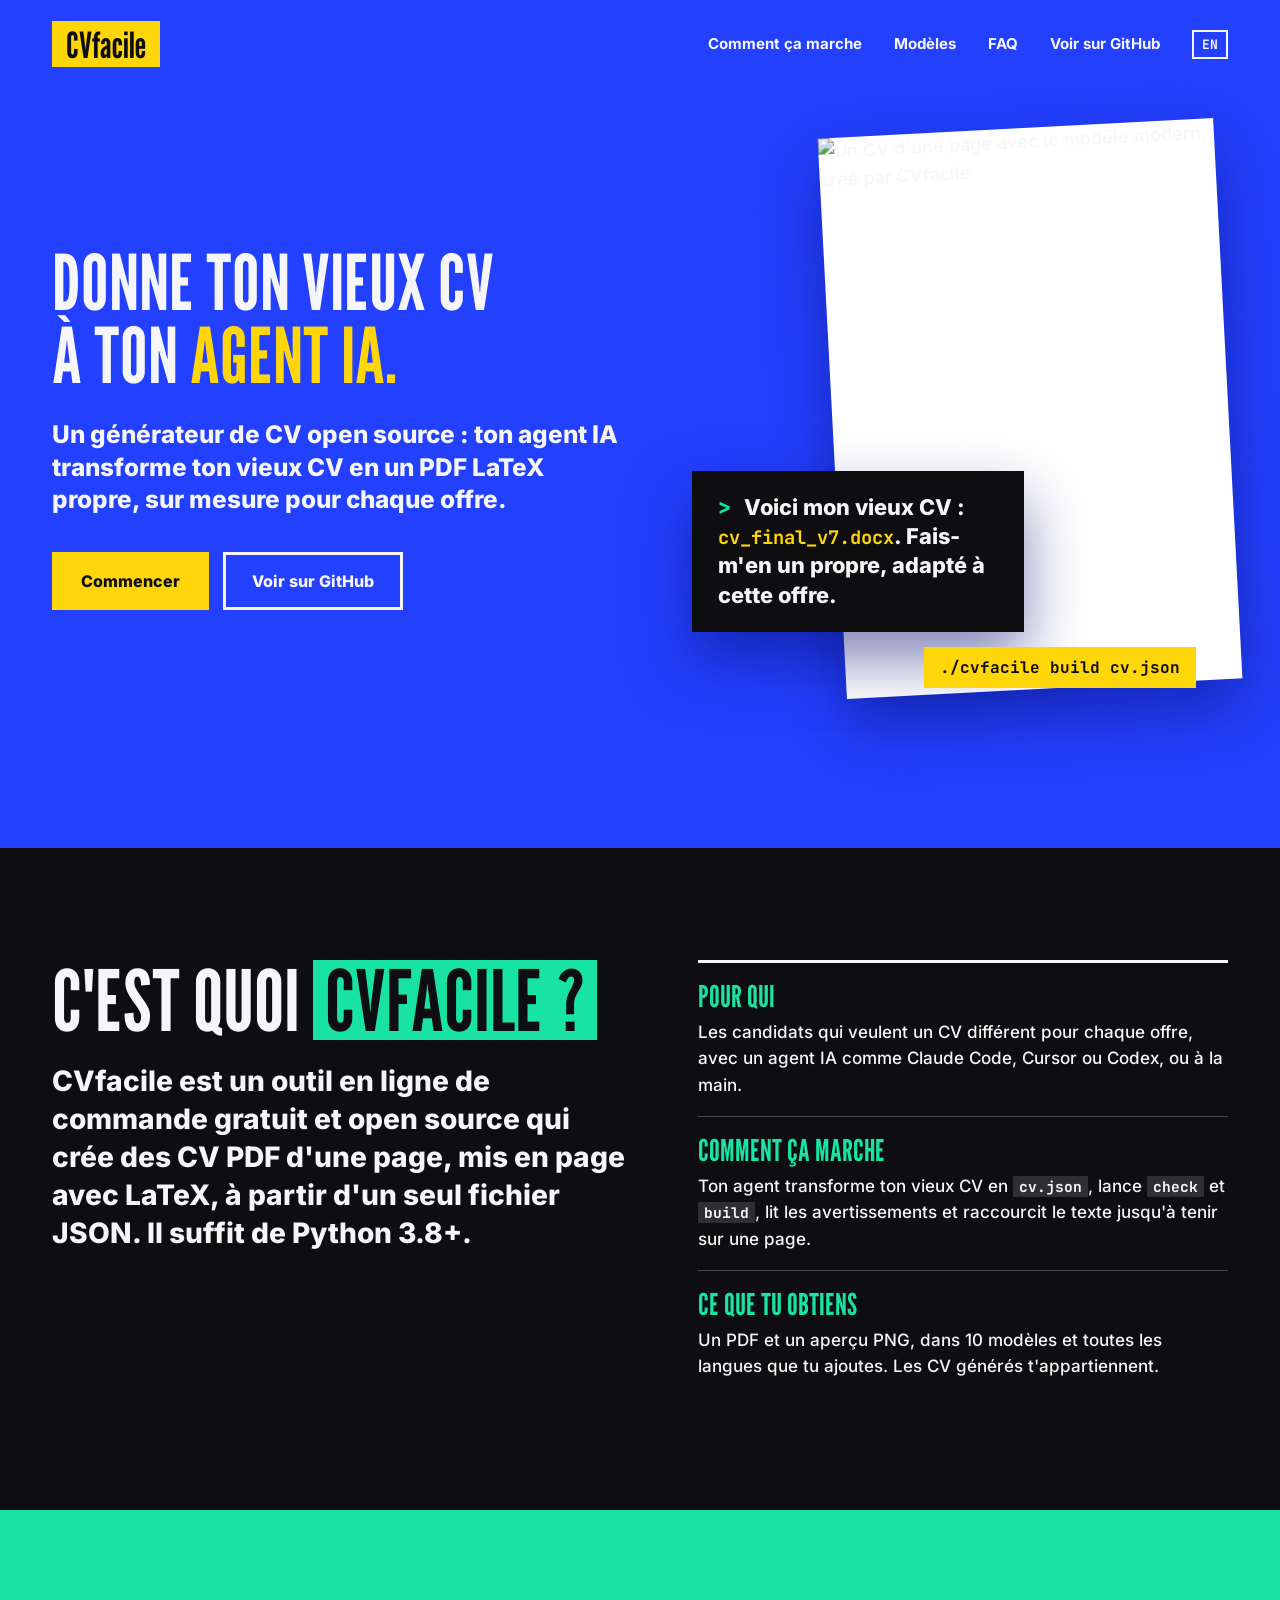
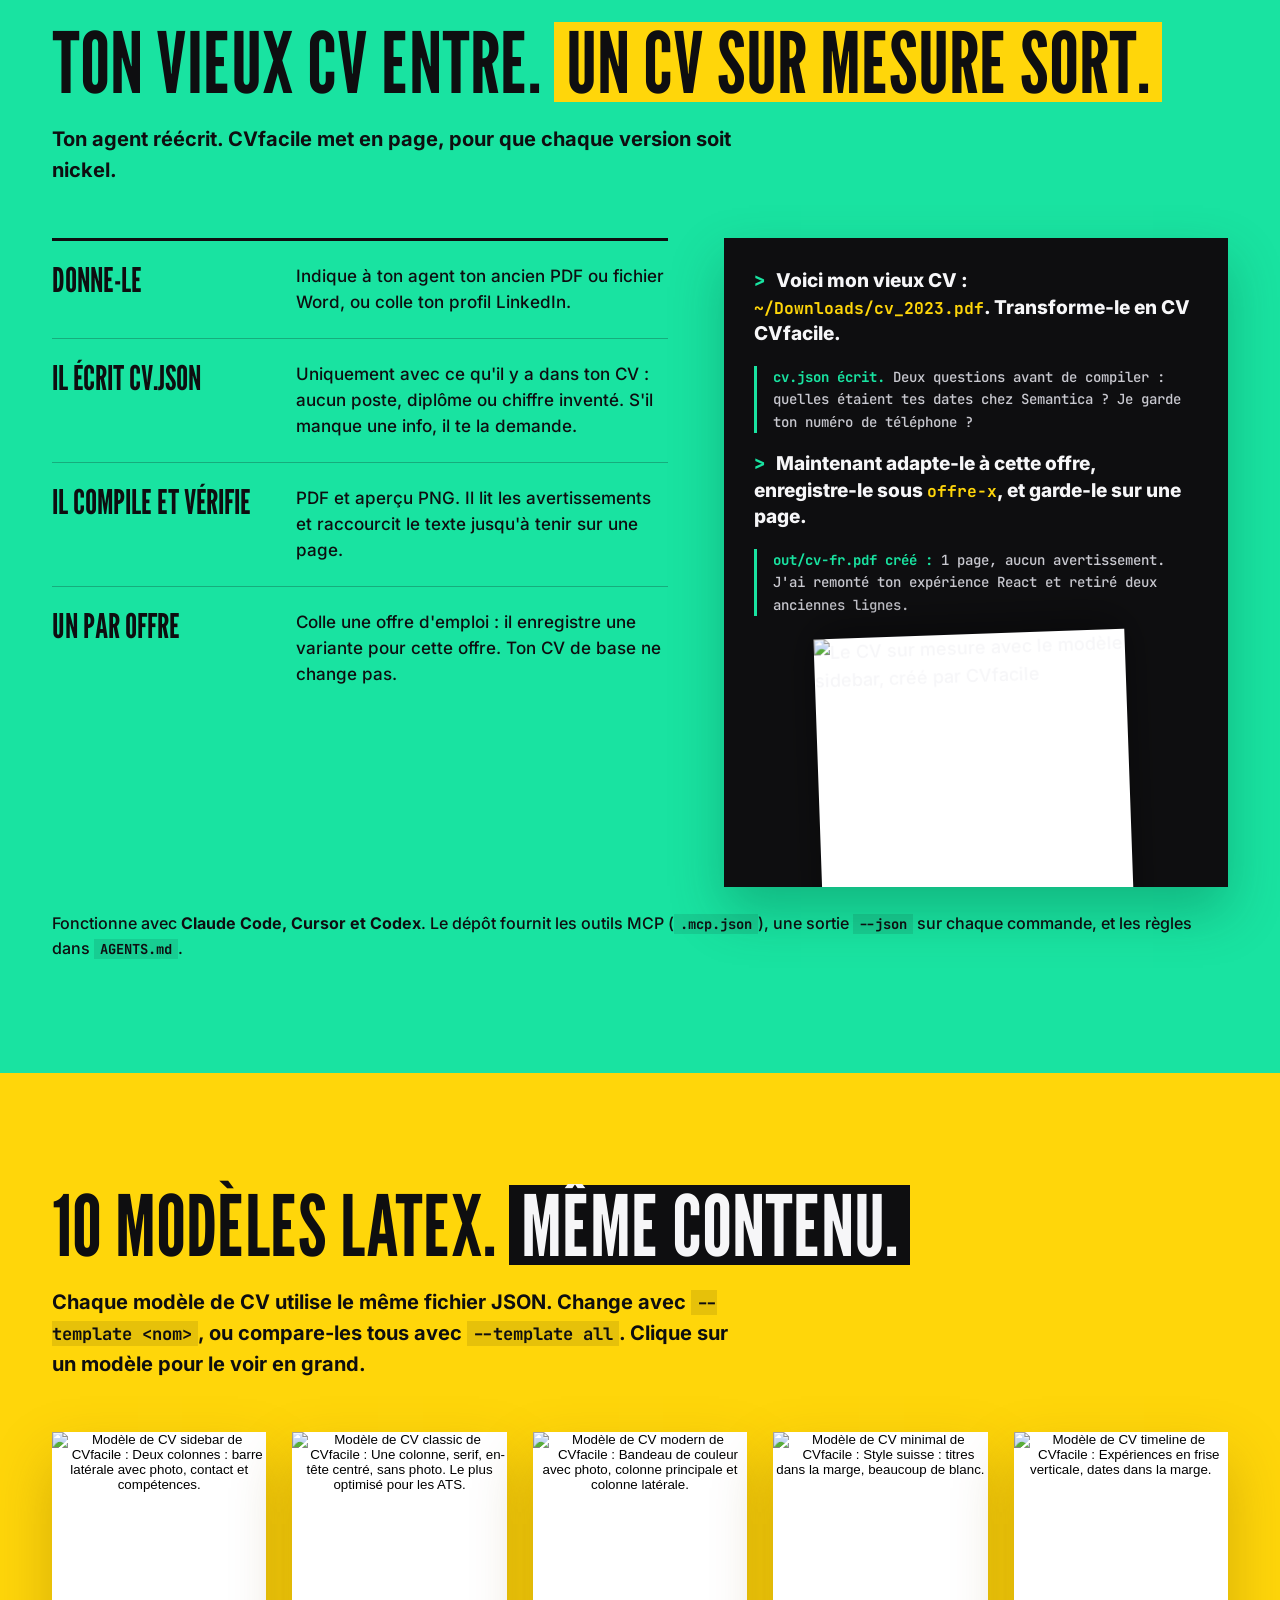
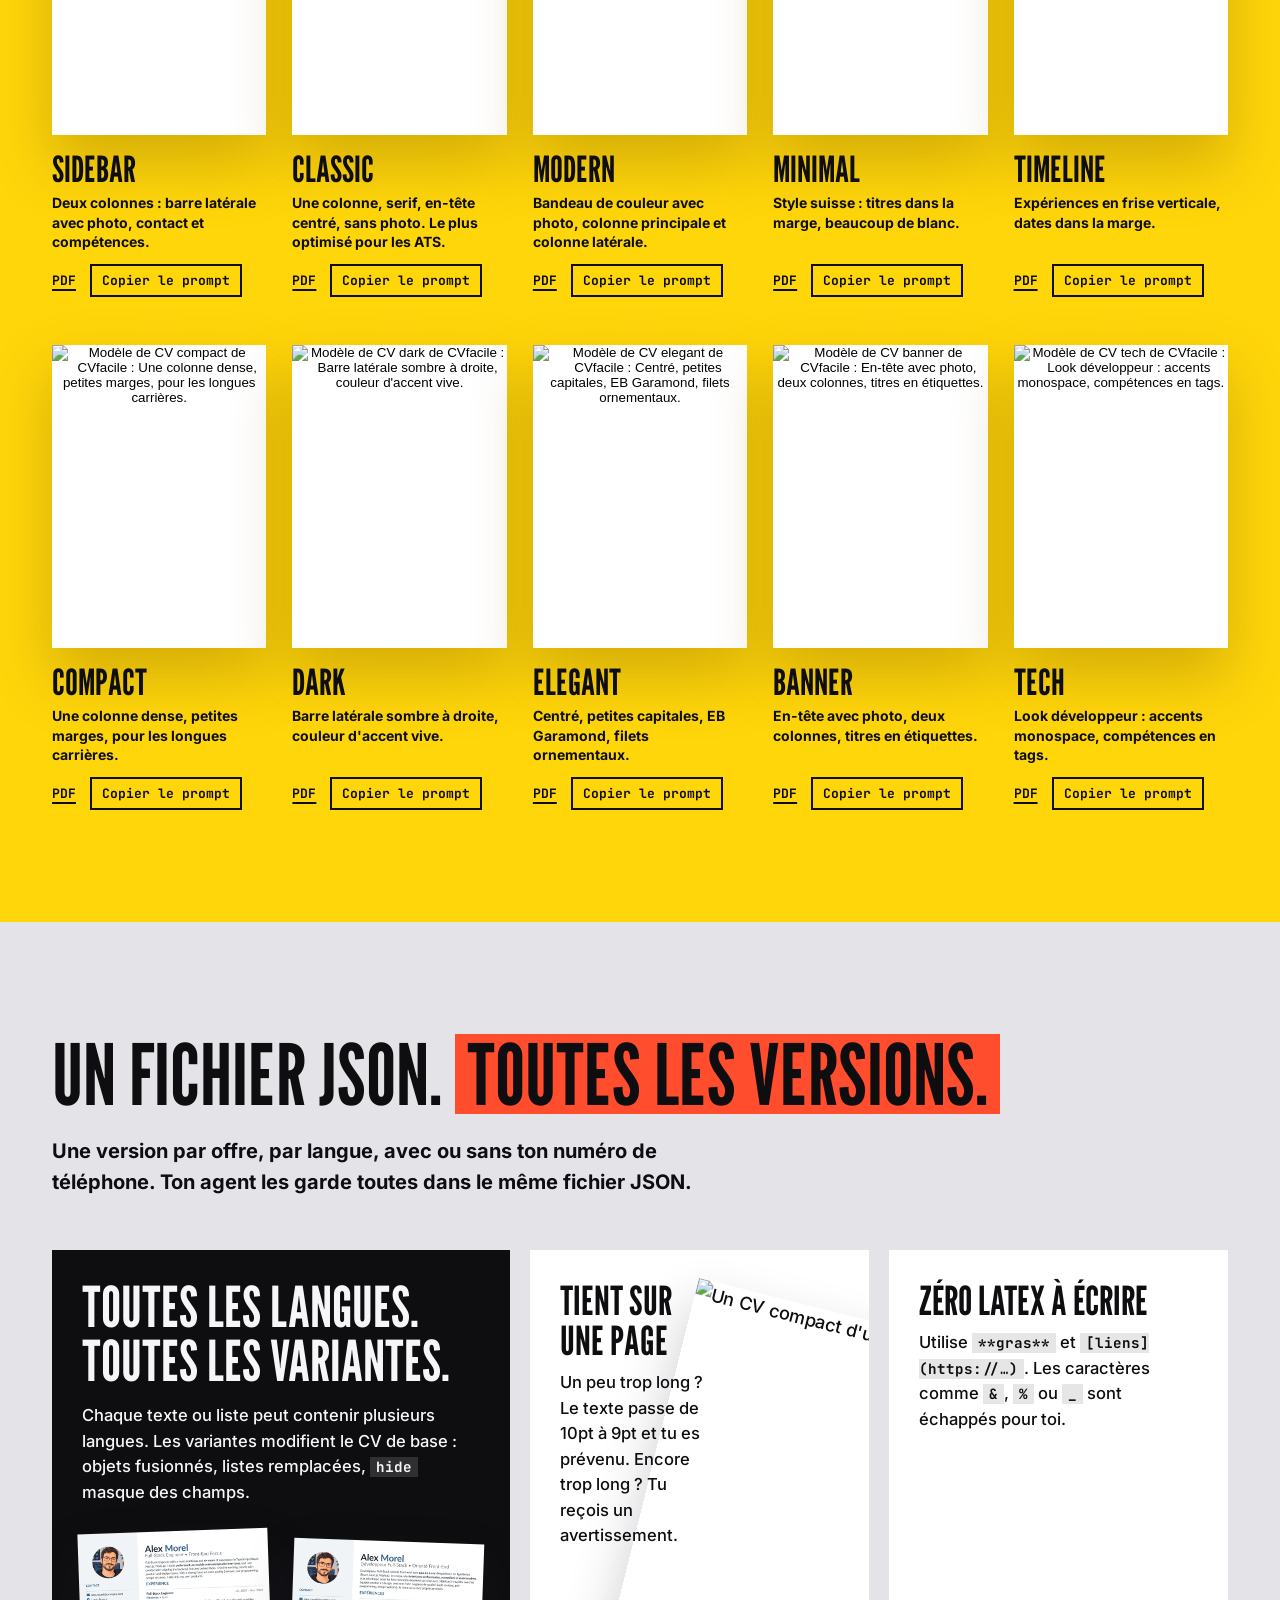
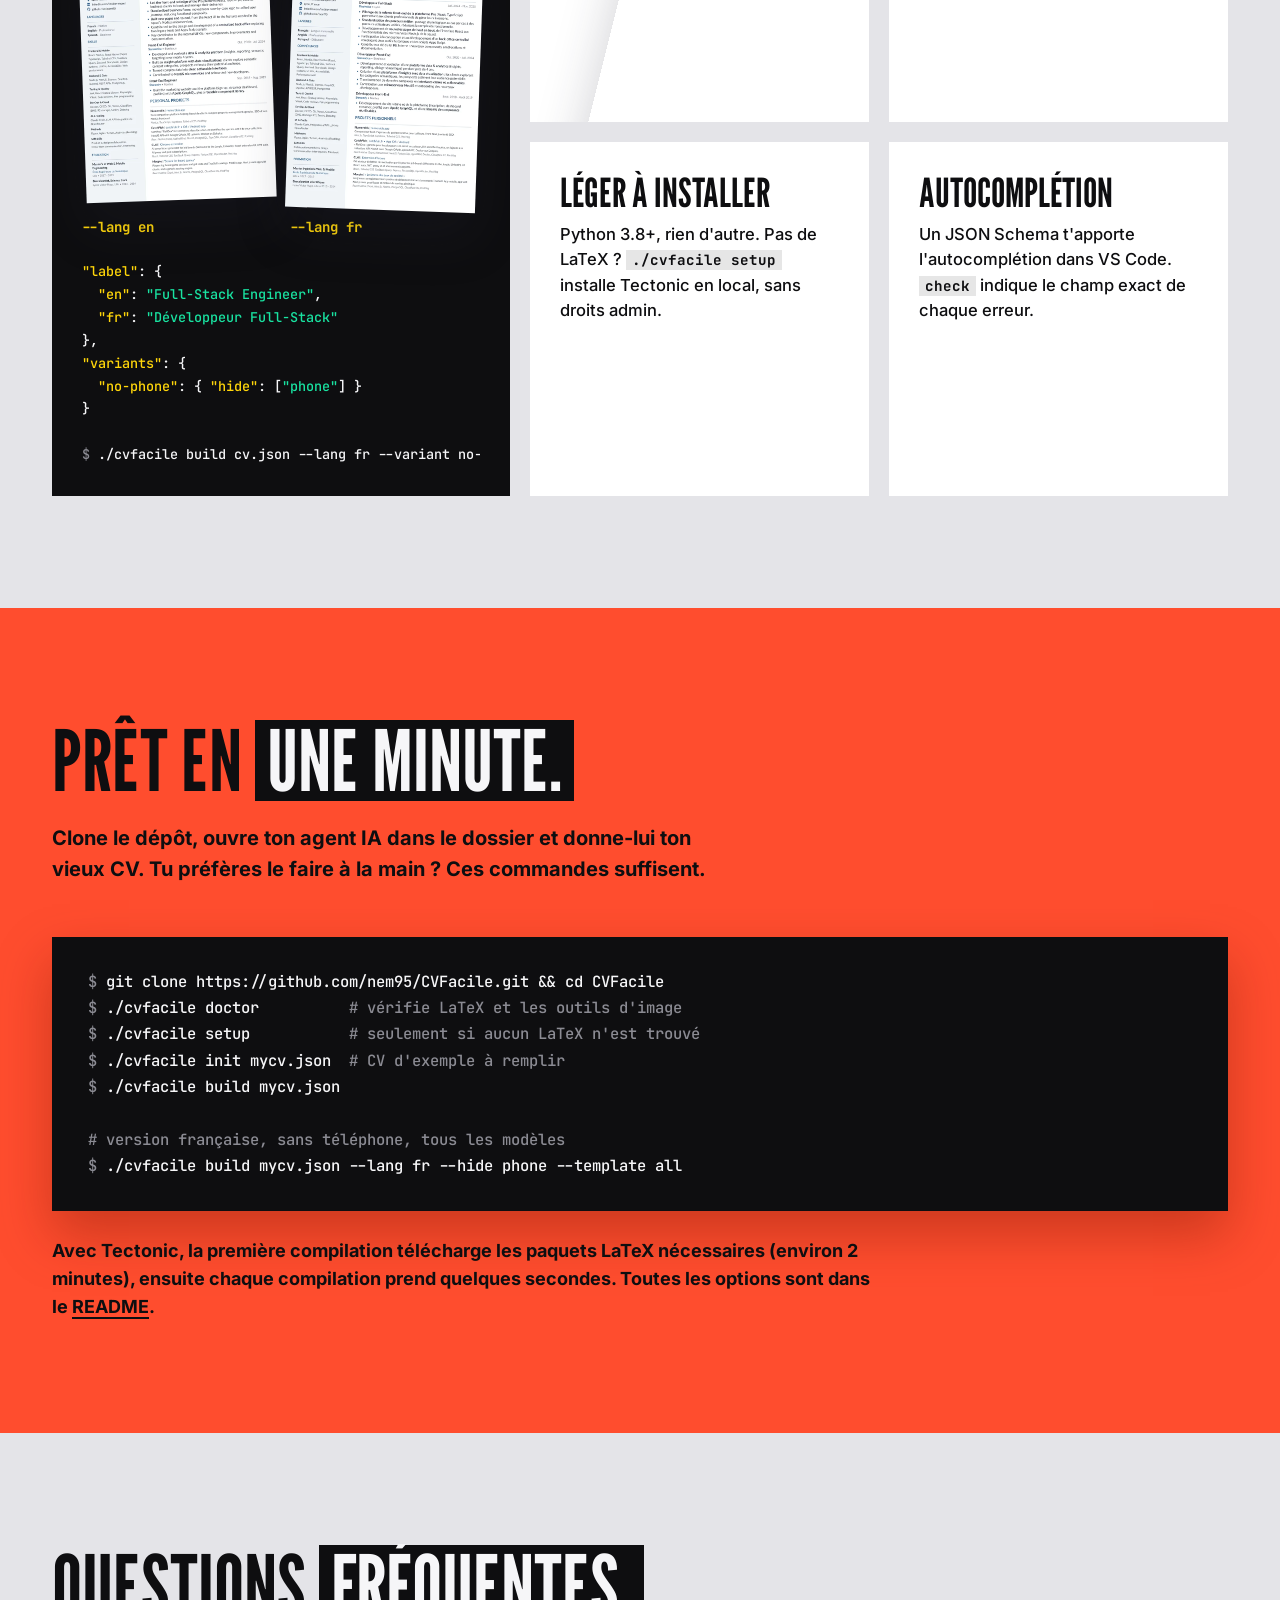
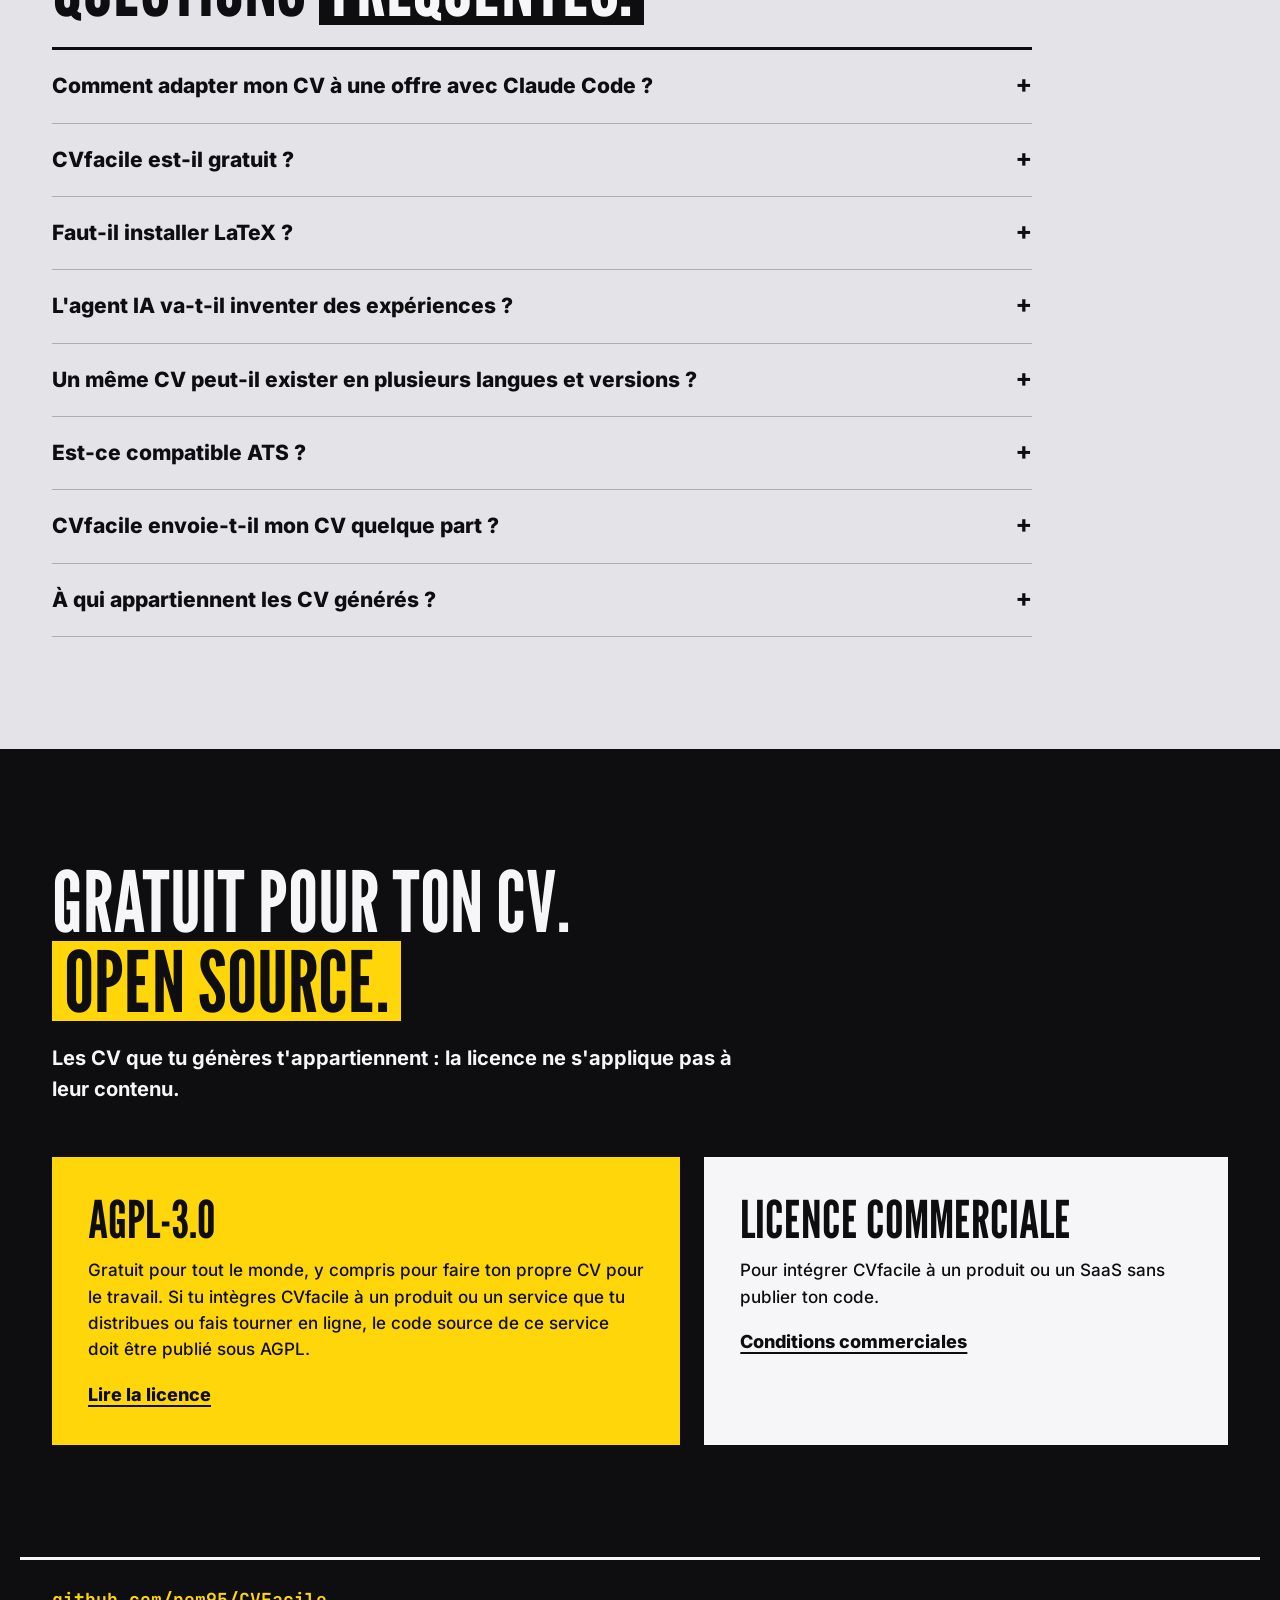
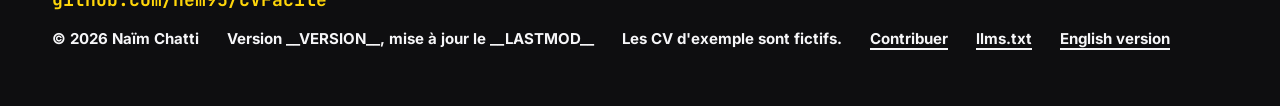
==== docs/fr/index.html @ d2fac3aa "feat(site): add bilingual landing page for github pages" ====
<!DOCTYPE html>
<!-- SPDX-License-Identifier: AGPL-3.0-or-later -->
<html lang="fr">
<head>
<meta charset="utf-8">
<meta name="viewport" content="width=device-width, initial-scale=1">
<title>CVfacile : générateur de CV LaTeX avec ton agent IA</title>
<meta name="description" content="Générateur de CV gratuit et open source : ton agent IA transforme ton vieux CV en un fichier JSON et crée un CV PDF LaTeX d'une page, sur mesure pour chaque offre.">
<link rel="canonical" href="https://nem95.github.io/CVFacile/fr/">
<link rel="alternate" hreflang="en" href="https://nem95.github.io/CVFacile/">
<link rel="alternate" hreflang="fr" href="https://nem95.github.io/CVFacile/fr/">
<link rel="alternate" hreflang="x-default" href="https://nem95.github.io/CVFacile/">
<link rel="alternate" type="text/markdown" title="llms.txt" href="https://nem95.github.io/CVFacile/llms.txt">
<meta property="og:type" content="website">
<meta property="og:site_name" content="CVfacile">
<meta property="og:locale" content="fr_FR">
<meta property="og:url" content="https://nem95.github.io/CVFacile/fr/">
<meta property="og:title" content="CVfacile : donne ton vieux CV à ton agent IA">
<meta property="og:description" content="Générateur de CV gratuit et open source : ton agent IA transforme ton vieux CV en un PDF LaTeX propre, sur mesure pour chaque offre.">
<meta property="og:image" content="https://nem95.github.io/CVFacile/assets/og.png">
<meta property="og:image:width" content="1200">
<meta property="og:image:height" content="630">
<meta property="og:image:alt" content="Donne ton vieux CV à ton agent IA. Un CV PDF LaTeX propre, sur mesure pour chaque offre.">
<meta name="twitter:card" content="summary_large_image">
<meta name="theme-color" content="#2340FF">
<link rel="icon" href="../favicon.svg" type="image/svg+xml">
<link rel="icon" href="../favicon-32.png" type="image/png" sizes="32x32">
<link rel="apple-touch-icon" href="../apple-touch-icon.png">
<link rel="preload" href="../assets/fonts/league-gothic.woff2" as="font" type="font/woff2" crossorigin>
<link rel="preload" href="../assets/fonts/inter.woff2" as="font" type="font/woff2" crossorigin>
<link rel="stylesheet" href="../assets/site.css">
<script>
  // Entrance animations only when the visitor accepts motion.
  if (!matchMedia("(prefers-reduced-motion: reduce)").matches && "IntersectionObserver" in window) {
    document.documentElement.classList.add("motion");
  }
</script>
<script type="application/ld+json">
{
 "@context": "https://schema.org",
 "@graph": [
  {
   "@type": [
    "SoftwareApplication",
    "SoftwareSourceCode"
   ],
   "@id": "https://nem95.github.io/CVFacile/#app",
   "name": "CVfacile",
   "url": "https://nem95.github.io/CVFacile/",
   "inLanguage": [
    "en",
    "fr"
   ],
   "description": "Free, open-source command-line tool that builds one-page PDF résumés (CVs), typeset with LaTeX, from a single JSON file. Made for humans and AI agents (Claude Code, Cursor, Codex): --json output, MCP tools and AGENTS.md instructions.",
   "applicationCategory": "DeveloperApplication",
   "applicationSubCategory": "Résumé / CV generator",
   "operatingSystem": "Any system with Python 3.8+",
   "softwareVersion": "__VERSION__",
   "programmingLanguage": [
    "Python",
    "LaTeX"
   ],
   "runtimePlatform": "Python 3.8+",
   "codeRepository": "https://github.com/nem95/CVFacile",
   "license": "https://www.gnu.org/licenses/agpl-3.0.html",
   "image": "https://nem95.github.io/CVFacile/assets/og.png",
   "screenshot": "https://nem95.github.io/CVFacile/examples/output/modern.png",
   "featureList": [
    "10 LaTeX résumé templates from one JSON file",
    "Translations of any text or list",
    "Variants: merged objects, replaced lists, hidden fields",
    "Fits on one page: text reduced from 10pt to 9pt and reported",
    "--json output on every command",
    "MCP tools: check_cv, build_cv, list_templates, get_schema",
    "JSON Schema for autocompletion",
    "Local Tectonic install without admin rights"
   ],
   "offers": {
    "@type": "Offer",
    "price": "0",
    "priceCurrency": "EUR",
    "description": "Free under AGPL-3.0. A commercial license is available for closed-source products and SaaS."
   },
   "author": {
    "@id": "https://nem95.github.io/CVFacile/#author"
   },
   "copyrightYear": 2026,
   "dateModified": "__LASTMOD__"
  },
  {
   "@type": "Person",
   "@id": "https://nem95.github.io/CVFacile/#author",
   "name": "Naïm Chatti",
   "url": "https://github.com/nem95",
   "sameAs": [
    "https://github.com/nem95"
   ]
  },
  {
   "@type": "FAQPage",
   "@id": "https://nem95.github.io/CVFacile/fr/#faq",
   "inLanguage": "fr",
   "mainEntity": [
    {
     "@type": "Question",
     "name": "Comment adapter mon CV à une offre avec Claude Code ?",
     "acceptedAnswer": {
      "@type": "Answer",
      "text": "Clone le dépôt et ouvre Claude Code (ou Cursor, ou Codex) dans le dossier : .mcp.json donne à l'agent les outils CVfacile. Donne-lui ton vieux CV, puis colle l'offre et demande une variante. Il enregistre les changements sous un nom comme offre-x et crée le PDF."
     }
    },
    {
     "@type": "Question",
     "name": "CVfacile est-il gratuit ?",
     "acceptedAnswer": {
      "@type": "Answer",
      "text": "Oui. CVfacile est gratuit et open source sous licence AGPL-3.0, y compris pour faire ton propre CV pour le travail. Une licence commerciale n'est nécessaire que pour l'intégrer à un produit ou un SaaS sans publier ton code."
     }
    },
    {
     "@type": "Question",
     "name": "Faut-il installer LaTeX ?",
     "acceptedAnswer": {
      "@type": "Answer",
      "text": "Non. ./cvfacile setup installe Tectonic dans ./.bin, sans droits admin. Si pdflatex (TeX Live, MiKTeX) ou l'image Docker texlive/texlive est déjà là, CVfacile l'utilise."
     }
    },
    {
     "@type": "Question",
     "name": "L'agent IA va-t-il inventer des expériences ?",
     "acceptedAnswer": {
      "@type": "Answer",
      "text": "AGENTS.md demande aux agents de n'utiliser que ce que tu as fourni : aucune expérience, aucun diplôme, chiffre ou compétence inventé. S'il manque une info, l'agent te la demande."
     }
    },
    {
     "@type": "Question",
     "name": "Un même CV peut-il exister en plusieurs langues et versions ?",
     "acceptedAnswer": {
      "@type": "Answer",
      "text": "Oui. Chaque texte ou liste peut contenir plusieurs langues, comme {\"en\": \"…\", \"fr\": \"…\"}. Les variantes modifient le CV de base. Crée-en une avec --lang fr --variant offre-x, ou masque des champs avec --hide phone,photo."
     }
    },
    {
     "@type": "Question",
     "name": "Est-ce compatible ATS ?",
     "acceptedAnswer": {
      "@type": "Answer",
      "text": "Oui, les 10 modèles sont compatibles ATS. Le modèle classic est le plus optimisé : une colonne, sans photo. Choisis-le quand tu postules via un logiciel de recrutement (ATS)."
     }
    },
    {
     "@type": "Question",
     "name": "CVfacile envoie-t-il mon CV quelque part ?",
     "acceptedAnswer": {
      "@type": "Answer",
      "text": "Non. CVfacile tourne sur ton ordinateur, sans serveur ni compte. Il ne se connecte qu'à l'installation de Tectonic, qui télécharge ensuite des paquets LaTeX. Le fournisseur de ton agent IA voit ce que tu partages avec l'agent."
     }
    },
    {
     "@type": "Question",
     "name": "À qui appartiennent les CV générés ?",
     "acceptedAnswer": {
      "@type": "Answer",
      "text": "À toi. La licence ne s'applique pas à leur contenu."
     }
    }
   ]
  }
 ]
}
</script>
</head>
<body>

<header class="w-cobalt">
  <div class="wrap">
    <nav>
      <a class="mark" href="./" aria-label="Accueil CVfacile">CVfacile</a>
      <ul>
        <li><a href="#agents">Comment ça marche</a></li>
        <li><a href="#templates">Modèles</a></li>
        <li><a href="#faq">FAQ</a></li>
        <li><a href="https://github.com/nem95/CVFacile"><span class="long">Voir sur </span>GitHub</a></li>
        <li><a class="lang-switch" href="https://nem95.github.io/CVFacile/" hreflang="en" lang="en" aria-label="English version">EN</a></li>
      </ul>
    </nav>

    <div class="hero">
      <div>
        <h1>Donne ton vieux CV<br>à ton <em>agent IA.</em></h1>
        <p class="lede">Un générateur de CV open source : ton agent IA transforme ton vieux CV en un PDF LaTeX propre, sur mesure pour chaque offre.</p>
        <div class="actions">
          <a class="btn solid" href="#start">Commencer</a>
          <a class="btn" href="https://github.com/nem95/CVFacile">Voir sur GitHub</a>
        </div>
      </div>

      <div class="stage">
        <div class="sheet"><img src="../examples/output/thumb/modern-480.webp" srcset="../examples/output/thumb/modern-480.webp 480w, ../examples/output/thumb/modern-910.webp 910w" sizes="(max-width: 1024px) 440px, 420px" width="910" height="1287" alt="Un CV d&#x27;une page avec le modèle modern, créé par CVfacile" fetchpriority="high"></div>
        <p class="prompt hero-prompt">Voici mon vieux CV : <code>cv_final_v7.docx</code>. Fais-m'en un propre, adapté à cette offre.</p>
        <span class="cmd" aria-hidden="true">./cvfacile build cv.json</span>
      </div>
    </div>
  </div>
</header>

<main>
  <!-- Demo video: add docs/demo.mp4, then put this section back.
  <section id="demo" class="w-ink">
    <div class="wrap">
      <div class="reveal">
        <h2>See it in <span class="stamp mint">action.</span></h2>
        <p class="intro">An old CV goes in. Your agent rewrites it, and you get a clean PDF in every template.</p>
      </div>
      <video class="demo reveal" controls muted playsinline preload="metadata" poster="../assets/og.png">
        <source src="../demo.mp4" type="video/mp4">
      </video>
    </div>
  </section>
  -->

  <section id="about" class="w-ink">
    <div class="wrap about">
      <div class="reveal">
        <h2>C'est quoi <span class="stamp mint">CVfacile ?</span></h2>
        <p class="statement">CVfacile est un outil en ligne de commande gratuit et open source qui crée des CV PDF d'une page, mis en page avec LaTeX, à partir d'un seul fichier JSON. Il suffit de Python 3.8+.</p>
      </div>
      <dl class="facts reveal" style="--i:1">
          <div><dt>Pour qui</dt><dd>Les candidats qui veulent un CV différent pour chaque offre, avec un agent IA comme Claude Code, Cursor ou Codex, ou à la main.</dd></div>
          <div><dt>Comment ça marche</dt><dd>Ton agent transforme ton vieux CV en <code>cv.json</code>, lance <code>check</code> et <code>build</code>, lit les avertissements et raccourcit le texte jusqu'à tenir sur une page.</dd></div>
          <div><dt>Ce que tu obtiens</dt><dd>Un PDF et un aperçu PNG, dans 10 modèles et toutes les langues que tu ajoutes. Les CV générés t'appartiennent.</dd></div>
      </dl>
    </div>
  </section>

  <section id="agents" class="w-mint">
    <div class="wrap">
      <div class="reveal">
        <h2>Ton vieux CV entre. <span class="stamp yellow">Un CV sur mesure sort.</span></h2>
        <p class="intro">Ton agent réécrit. CVfacile met en page, pour que chaque version soit nickel.</p>
      </div>
      <div class="split">
        <ol class="how reveal" style="--i:1">
          <li><strong>Donne-le</strong><span>Indique à ton agent ton ancien PDF ou fichier Word, ou colle ton profil LinkedIn.</span></li>
          <li><strong>Il écrit cv.json</strong><span>Uniquement avec ce qu'il y a dans ton CV : aucun poste, diplôme ou chiffre inventé. S'il manque une info, il te la demande.</span></li>
          <li><strong>Il compile et vérifie</strong><span>PDF et aperçu PNG. Il lit les avertissements et raccourcit le texte jusqu'à tenir sur une page.</span></li>
          <li><strong>Un par offre</strong><span>Colle une offre d'emploi : il enregistre une variante pour cette offre. Ton CV de base ne change pas.</span></li>
        </ol>
        <div class="chat reveal" style="--i:2">
          <p class="you">Voici mon vieux CV : <code>~/Downloads/cv_2023.pdf</code>. Transforme-le en CV CVfacile.</p>
          <p class="agent"><b>cv.json écrit.</b> Deux questions avant de compiler : quelles étaient tes dates chez Semantica ? Je garde ton numéro de téléphone ?</p>
          <p class="you">Maintenant adapte-le à cette offre, enregistre-le sous <code>offre-x</code>, et garde-le sur une page.</p>
          <p class="agent"><b>out/cv-fr.pdf créé :</b> 1 page, aucun avertissement. J'ai remonté ton expérience React et retiré deux anciennes lignes.</p>
          <div class="sheet"><img src="../examples/output/thumb/sidebar-480.webp" srcset="../examples/output/thumb/sidebar-480.webp 480w, ../examples/output/thumb/sidebar-910.webp 910w" sizes="(max-width: 1024px) 78vw, 340px" width="910" height="1287" alt="Le CV sur mesure avec le modèle sidebar, créé par CVfacile" loading="lazy"></div>
        </div>
      </div>
      <p class="tools reveal">Fonctionne avec <strong>Claude Code, Cursor et Codex</strong>. Le dépôt fournit les outils MCP (<code>.mcp.json</code>), une sortie <code>--json</code> sur chaque commande, et les règles dans <code>AGENTS.md</code>.</p>
    </div>
  </section>

  <section id="templates" class="w-yellow">
    <div class="wrap">
      <div class="reveal">
        <h2>10 modèles LaTeX. <span class="stamp ink">Même contenu.</span></h2>
        <p class="intro">Chaque modèle de CV utilise le même fichier JSON. Change avec <code>--template &lt;nom&gt;</code>, ou compare-les tous avec <code>--template all</code>. Clique sur un modèle pour le voir en grand.</p>
      </div>
      <div class="gallery">
        <figure class="tpl reveal" style="--i:0" data-name="sidebar" data-full="../examples/output/sidebar.png" data-pdf="../examples/output/sidebar.pdf">
          <button type="button"><img src="../examples/output/thumb/sidebar-480.webp" srcset="../examples/output/thumb/sidebar-480.webp 480w, ../examples/output/thumb/sidebar-910.webp 910w" sizes="(max-width: 767px) 50vw, (max-width: 1024px) 33vw, 230px" width="910" height="1287" alt="Modèle de CV sidebar de CVfacile : Deux colonnes : barre latérale avec photo, contact et compétences." loading="lazy"></button>
          <figcaption><strong>sidebar</strong><span>Deux colonnes : barre latérale avec photo, contact et compétences.</span><span class="links"><a class="pdf" href="../examples/output/sidebar.pdf" target="_blank" rel="noopener">PDF<span class="sr"> sidebar</span></a><button type="button" class="copy" data-prompt="Génère mon CV avec le modèle CVfacile sidebar : lance ./cvfacile build cv.json --template sidebar, puis vérifie les avertissements et regarde le PNG." data-label="Copier le prompt" data-done="Copié">Copier le prompt</button></span></figcaption>
        </figure>
        <figure class="tpl reveal" style="--i:1" data-name="classic" data-full="../examples/output/classic.png" data-pdf="../examples/output/classic.pdf">
          <button type="button"><img src="../examples/output/thumb/classic-480.webp" srcset="../examples/output/thumb/classic-480.webp 480w, ../examples/output/thumb/classic-910.webp 910w" sizes="(max-width: 767px) 50vw, (max-width: 1024px) 33vw, 230px" width="910" height="1287" alt="Modèle de CV classic de CVfacile : Une colonne, serif, en-tête centré, sans photo. Le plus optimisé pour les ATS." loading="lazy"></button>
          <figcaption><strong>classic</strong><span>Une colonne, serif, en-tête centré, sans photo. Le plus optimisé pour les ATS.</span><span class="links"><a class="pdf" href="../examples/output/classic.pdf" target="_blank" rel="noopener">PDF<span class="sr"> classic</span></a><button type="button" class="copy" data-prompt="Génère mon CV avec le modèle CVfacile classic : lance ./cvfacile build cv.json --template classic, puis vérifie les avertissements et regarde le PNG." data-label="Copier le prompt" data-done="Copié">Copier le prompt</button></span></figcaption>
        </figure>
        <figure class="tpl reveal" style="--i:2" data-name="modern" data-full="../examples/output/modern.png" data-pdf="../examples/output/modern.pdf">
          <button type="button"><img src="../examples/output/thumb/modern-480.webp" srcset="../examples/output/thumb/modern-480.webp 480w, ../examples/output/thumb/modern-910.webp 910w" sizes="(max-width: 767px) 50vw, (max-width: 1024px) 33vw, 230px" width="910" height="1287" alt="Modèle de CV modern de CVfacile : Bandeau de couleur avec photo, colonne principale et colonne latérale." loading="lazy"></button>
          <figcaption><strong>modern</strong><span>Bandeau de couleur avec photo, colonne principale et colonne latérale.</span><span class="links"><a class="pdf" href="../examples/output/modern.pdf" target="_blank" rel="noopener">PDF<span class="sr"> modern</span></a><button type="button" class="copy" data-prompt="Génère mon CV avec le modèle CVfacile modern : lance ./cvfacile build cv.json --template modern, puis vérifie les avertissements et regarde le PNG." data-label="Copier le prompt" data-done="Copié">Copier le prompt</button></span></figcaption>
        </figure>
        <figure class="tpl reveal" style="--i:3" data-name="minimal" data-full="../examples/output/minimal.png" data-pdf="../examples/output/minimal.pdf">
          <button type="button"><img src="../examples/output/thumb/minimal-480.webp" srcset="../examples/output/thumb/minimal-480.webp 480w, ../examples/output/thumb/minimal-910.webp 910w" sizes="(max-width: 767px) 50vw, (max-width: 1024px) 33vw, 230px" width="910" height="1287" alt="Modèle de CV minimal de CVfacile : Style suisse : titres dans la marge, beaucoup de blanc." loading="lazy"></button>
          <figcaption><strong>minimal</strong><span>Style suisse : titres dans la marge, beaucoup de blanc.</span><span class="links"><a class="pdf" href="../examples/output/minimal.pdf" target="_blank" rel="noopener">PDF<span class="sr"> minimal</span></a><button type="button" class="copy" data-prompt="Génère mon CV avec le modèle CVfacile minimal : lance ./cvfacile build cv.json --template minimal, puis vérifie les avertissements et regarde le PNG." data-label="Copier le prompt" data-done="Copié">Copier le prompt</button></span></figcaption>
        </figure>
        <figure class="tpl reveal" style="--i:4" data-name="timeline" data-full="../examples/output/timeline.png" data-pdf="../examples/output/timeline.pdf">
          <button type="button"><img src="../examples/output/thumb/timeline-480.webp" srcset="../examples/output/thumb/timeline-480.webp 480w, ../examples/output/thumb/timeline-910.webp 910w" sizes="(max-width: 767px) 50vw, (max-width: 1024px) 33vw, 230px" width="910" height="1287" alt="Modèle de CV timeline de CVfacile : Expériences en frise verticale, dates dans la marge." loading="lazy"></button>
          <figcaption><strong>timeline</strong><span>Expériences en frise verticale, dates dans la marge.</span><span class="links"><a class="pdf" href="../examples/output/timeline.pdf" target="_blank" rel="noopener">PDF<span class="sr"> timeline</span></a><button type="button" class="copy" data-prompt="Génère mon CV avec le modèle CVfacile timeline : lance ./cvfacile build cv.json --template timeline, puis vérifie les avertissements et regarde le PNG." data-label="Copier le prompt" data-done="Copié">Copier le prompt</button></span></figcaption>
        </figure>
        <figure class="tpl reveal" style="--i:0" data-name="compact" data-full="../examples/output/compact.png" data-pdf="../examples/output/compact.pdf">
          <button type="button"><img src="../examples/output/thumb/compact-480.webp" srcset="../examples/output/thumb/compact-480.webp 480w, ../examples/output/thumb/compact-910.webp 910w" sizes="(max-width: 767px) 50vw, (max-width: 1024px) 33vw, 230px" width="910" height="1287" alt="Modèle de CV compact de CVfacile : Une colonne dense, petites marges, pour les longues carrières." loading="lazy"></button>
          <figcaption><strong>compact</strong><span>Une colonne dense, petites marges, pour les longues carrières.</span><span class="links"><a class="pdf" href="../examples/output/compact.pdf" target="_blank" rel="noopener">PDF<span class="sr"> compact</span></a><button type="button" class="copy" data-prompt="Génère mon CV avec le modèle CVfacile compact : lance ./cvfacile build cv.json --template compact, puis vérifie les avertissements et regarde le PNG." data-label="Copier le prompt" data-done="Copié">Copier le prompt</button></span></figcaption>
        </figure>
        <figure class="tpl reveal" style="--i:1" data-name="dark" data-full="../examples/output/dark.png" data-pdf="../examples/output/dark.pdf">
          <button type="button"><img src="../examples/output/thumb/dark-480.webp" srcset="../examples/output/thumb/dark-480.webp 480w, ../examples/output/thumb/dark-910.webp 910w" sizes="(max-width: 767px) 50vw, (max-width: 1024px) 33vw, 230px" width="910" height="1287" alt="Modèle de CV dark de CVfacile : Barre latérale sombre à droite, couleur d&#x27;accent vive." loading="lazy"></button>
          <figcaption><strong>dark</strong><span>Barre latérale sombre à droite, couleur d'accent vive.</span><span class="links"><a class="pdf" href="../examples/output/dark.pdf" target="_blank" rel="noopener">PDF<span class="sr"> dark</span></a><button type="button" class="copy" data-prompt="Génère mon CV avec le modèle CVfacile dark : lance ./cvfacile build cv.json --template dark, puis vérifie les avertissements et regarde le PNG." data-label="Copier le prompt" data-done="Copié">Copier le prompt</button></span></figcaption>
        </figure>
        <figure class="tpl reveal" style="--i:2" data-name="elegant" data-full="../examples/output/elegant.png" data-pdf="../examples/output/elegant.pdf">
          <button type="button"><img src="../examples/output/thumb/elegant-480.webp" srcset="../examples/output/thumb/elegant-480.webp 480w, ../examples/output/thumb/elegant-910.webp 910w" sizes="(max-width: 767px) 50vw, (max-width: 1024px) 33vw, 230px" width="910" height="1287" alt="Modèle de CV elegant de CVfacile : Centré, petites capitales, EB Garamond, filets ornementaux." loading="lazy"></button>
          <figcaption><strong>elegant</strong><span>Centré, petites capitales, EB Garamond, filets ornementaux.</span><span class="links"><a class="pdf" href="../examples/output/elegant.pdf" target="_blank" rel="noopener">PDF<span class="sr"> elegant</span></a><button type="button" class="copy" data-prompt="Génère mon CV avec le modèle CVfacile elegant : lance ./cvfacile build cv.json --template elegant, puis vérifie les avertissements et regarde le PNG." data-label="Copier le prompt" data-done="Copié">Copier le prompt</button></span></figcaption>
        </figure>
        <figure class="tpl reveal" style="--i:3" data-name="banner" data-full="../examples/output/banner.png" data-pdf="../examples/output/banner.pdf">
          <button type="button"><img src="../examples/output/thumb/banner-480.webp" srcset="../examples/output/thumb/banner-480.webp 480w, ../examples/output/thumb/banner-910.webp 910w" sizes="(max-width: 767px) 50vw, (max-width: 1024px) 33vw, 230px" width="910" height="1287" alt="Modèle de CV banner de CVfacile : En-tête avec photo, deux colonnes, titres en étiquettes." loading="lazy"></button>
          <figcaption><strong>banner</strong><span>En-tête avec photo, deux colonnes, titres en étiquettes.</span><span class="links"><a class="pdf" href="../examples/output/banner.pdf" target="_blank" rel="noopener">PDF<span class="sr"> banner</span></a><button type="button" class="copy" data-prompt="Génère mon CV avec le modèle CVfacile banner : lance ./cvfacile build cv.json --template banner, puis vérifie les avertissements et regarde le PNG." data-label="Copier le prompt" data-done="Copié">Copier le prompt</button></span></figcaption>
        </figure>
        <figure class="tpl reveal" style="--i:4" data-name="tech" data-full="../examples/output/tech.png" data-pdf="../examples/output/tech.pdf">
          <button type="button"><img src="../examples/output/thumb/tech-480.webp" srcset="../examples/output/thumb/tech-480.webp 480w, ../examples/output/thumb/tech-910.webp 910w" sizes="(max-width: 767px) 50vw, (max-width: 1024px) 33vw, 230px" width="910" height="1287" alt="Modèle de CV tech de CVfacile : Look développeur : accents monospace, compétences en tags." loading="lazy"></button>
          <figcaption><strong>tech</strong><span>Look développeur : accents monospace, compétences en tags.</span><span class="links"><a class="pdf" href="../examples/output/tech.pdf" target="_blank" rel="noopener">PDF<span class="sr"> tech</span></a><button type="button" class="copy" data-prompt="Génère mon CV avec le modèle CVfacile tech : lance ./cvfacile build cv.json --template tech, puis vérifie les avertissements et regarde le PNG." data-label="Copier le prompt" data-done="Copié">Copier le prompt</button></span></figcaption>
        </figure>
      </div>
    </div>
  </section>

  <section id="features" class="w-grey">
    <div class="wrap">
      <div class="reveal">
        <h2>Un fichier JSON. <span class="stamp tomato">Toutes les versions.</span></h2>
        <p class="intro">Une version par offre, par langue, avec ou sans ton numéro de téléphone. Ton agent les garde toutes dans le même fichier JSON.</p>
      </div>
      <div class="bento">
        <div class="tile dark reveal">
          <h3>Toutes les langues.<br>Toutes les variantes.</h3>
          <p>Chaque texte ou liste peut contenir plusieurs langues. Les variantes modifient le CV de base : objets fusionnés, listes remplacées, <code>hide</code> masque des champs.</p>
          <div class="langs">
            <figure><img src="../assets/cv-en.webp" alt="Le CV d'exemple en anglais" width="700" height="990" loading="lazy"><figcaption>--lang en</figcaption></figure>
            <figure><img src="../assets/cv-fr.webp" alt="Le même CV en français" width="700" height="990" loading="lazy"><figcaption>--lang fr</figcaption></figure>
          </div>
<pre><span class="k">"label"</span>: {
  <span class="k">"en"</span>: <span class="s">"Full-Stack Engineer"</span>,
  <span class="k">"fr"</span>: <span class="s">"Développeur Full-Stack"</span>
},
<span class="k">"variants"</span>: {
  <span class="k">"no-phone"</span>: { <span class="k">"hide"</span>: [<span class="s">"phone"</span>] }
}

<span class="p">$ </span>./cvfacile build cv.json --lang fr --variant no-phone</pre>
        </div>
        <div class="tile page reveal" style="--i:1">
          <img src="../examples/output/thumb/compact-480.webp" srcset="../examples/output/thumb/compact-480.webp 480w, ../examples/output/thumb/compact-910.webp 910w" sizes="200px" width="910" height="1287" alt="Un CV compact d&#x27;une page" loading="lazy">
          <h3>Tient sur une page</h3>
          <p>Un peu trop long ? Le texte passe de 10pt à 9pt et tu es prévenu. Encore trop long ? Tu reçois un avertissement.</p>
        </div>
        <div class="tile reveal" style="--i:2">
          <h3>Zéro LaTeX à écrire</h3>
          <p>Utilise <code>**gras**</code> et <code>[liens](https://…)</code>. Les caractères comme <code>&amp;</code>, <code>%</code> ou <code>_</code> sont échappés pour toi.</p>
        </div>
        <div class="tile reveal" style="--i:3">
          <h3>Léger à installer</h3>
          <p>Python 3.8+, rien d'autre. Pas de LaTeX ? <code>./cvfacile setup</code> installe Tectonic en local, sans droits admin.</p>
        </div>
        <div class="tile reveal" style="--i:4">
          <h3>Autocomplétion</h3>
          <p>Un JSON Schema t'apporte l'autocomplétion dans VS Code. <code>check</code> indique le champ exact de chaque erreur.</p>
        </div>
      </div>
    </div>
  </section>

  <section id="start" class="w-tomato start">
    <div class="wrap">
      <div class="reveal">
        <h2>Prêt en <span class="stamp ink">une minute.</span></h2>
        <p class="intro">Clone le dépôt, ouvre ton agent IA dans le dossier et donne-lui ton vieux CV. Tu préfères le faire à la main ? Ces commandes suffisent.</p>
      </div>
<pre class="reveal" style="--i:1"><span class="p">$ </span>git clone https://github.com/nem95/CVFacile.git &amp;&amp; cd CVFacile
<span class="p">$ </span>./cvfacile doctor          <span class="c"># vérifie LaTeX et les outils d'image</span>
<span class="p">$ </span>./cvfacile setup           <span class="c"># seulement si aucun LaTeX n'est trouvé</span>
<span class="p">$ </span>./cvfacile init mycv.json  <span class="c"># CV d'exemple à remplir</span>
<span class="p">$ </span>./cvfacile build mycv.json

<span class="c"># version française, sans téléphone, tous les modèles</span>
<span class="p">$ </span>./cvfacile build mycv.json --lang fr --hide phone --template all</pre>
      <p class="note">Avec Tectonic, la première compilation télécharge les paquets LaTeX nécessaires (environ 2 minutes), ensuite chaque compilation prend quelques secondes. Toutes les options sont dans le <a href="https://github.com/nem95/CVFacile#readme">README</a>.</p>
    </div>
  </section>

  <section id="faq" class="w-grey">
    <div class="wrap">
      <h2 class="reveal">Questions <span class="stamp ink">fréquentes.</span></h2>
      <div class="faq">
        <details>
          <summary>Comment adapter mon CV à une offre avec Claude Code ?</summary>
          <p>Clone le dépôt et ouvre Claude Code (ou Cursor, ou Codex) dans le dossier : <code>.mcp.json</code> donne à l'agent les outils CVfacile. Donne-lui ton vieux CV, puis colle l'offre et demande une variante. Il enregistre les changements sous un nom comme <code>offre-x</code> et crée le PDF.</p>
        </details>
        <details>
          <summary>CVfacile est-il gratuit ?</summary>
          <p>Oui. CVfacile est gratuit et open source sous licence AGPL-3.0, y compris pour faire ton propre CV pour le travail. Une licence commerciale n'est nécessaire que pour l'intégrer à un produit ou un SaaS sans publier ton code.</p>
        </details>
        <details>
          <summary>Faut-il installer LaTeX ?</summary>
          <p>Non. <code>./cvfacile setup</code> installe Tectonic dans <code>./.bin</code>, sans droits admin. Si pdflatex (TeX Live, MiKTeX) ou l'image Docker <code>texlive/texlive</code> est déjà là, CVfacile l'utilise.</p>
        </details>
        <details>
          <summary>L'agent IA va-t-il inventer des expériences ?</summary>
          <p><code>AGENTS.md</code> demande aux agents de n'utiliser que ce que tu as fourni : aucune expérience, aucun diplôme, chiffre ou compétence inventé. S'il manque une info, l'agent te la demande.</p>
        </details>
        <details>
          <summary>Un même CV peut-il exister en plusieurs langues et versions ?</summary>
          <p>Oui. Chaque texte ou liste peut contenir plusieurs langues, comme <code>{"en": "…", "fr": "…"}</code>. Les variantes modifient le CV de base. Crée-en une avec <code>--lang fr --variant offre-x</code>, ou masque des champs avec <code>--hide phone,photo</code>.</p>
        </details>
        <details>
          <summary>Est-ce compatible ATS ?</summary>
          <p>Oui, les 10 modèles sont compatibles ATS. Le modèle <code>classic</code> est le plus optimisé : une colonne, sans photo. Choisis-le quand tu postules via un logiciel de recrutement (ATS).</p>
        </details>
        <details>
          <summary>CVfacile envoie-t-il mon CV quelque part ?</summary>
          <p>Non. CVfacile tourne sur ton ordinateur, sans serveur ni compte. Il ne se connecte qu'à l'installation de Tectonic, qui télécharge ensuite des paquets LaTeX. Le fournisseur de ton agent IA voit ce que tu partages avec l'agent.</p>
        </details>
        <details>
          <summary>À qui appartiennent les CV générés ?</summary>
          <p>À toi. La licence ne s'applique pas à leur contenu.</p>
        </details>
      </div>
    </div>
  </section>

  <section id="license" class="w-ink">
    <div class="wrap">
      <div class="reveal">
        <h2>Gratuit pour ton CV.<br><span class="stamp yellow">Open source.</span></h2>
        <p class="intro">Les CV que tu génères t'appartiennent : la licence ne s'applique pas à leur contenu.</p>
      </div>
      <div class="license">
        <div class="lic a reveal">
          <h3>AGPL-3.0</h3>
          <p>Gratuit pour tout le monde, y compris pour faire ton propre CV pour le travail. Si tu intègres CVfacile à un produit ou un service que tu distribues ou fais tourner en ligne, le code source de ce service doit être publié sous AGPL.</p>
          <a href="https://github.com/nem95/CVFacile/blob/main/LICENSE">Lire la licence</a>
        </div>
        <div class="lic b reveal" style="--i:1">
          <h3>Licence commerciale</h3>
          <p>Pour intégrer CVfacile à un produit ou un SaaS sans publier ton code.</p>
          <a href="https://github.com/nem95/CVFacile/blob/main/COMMERCIAL.md">Conditions commerciales</a>
        </div>
      </div>
    </div>
  </section>
</main>

<footer class="w-ink">
  <div class="wrap endline">
    <a class="url" href="https://github.com/nem95/CVFacile">github.com/nem95/CVFacile</a>
    <div class="meta">
      <span>© 2026 Naïm Chatti</span>
      <span>Version __VERSION__, mise à jour le __LASTMOD__</span>
      <span>Les CV d'exemple sont fictifs.</span>
      <a href="https://github.com/nem95/CVFacile/blob/main/CONTRIBUTING.md">Contribuer</a>
      <a href="../llms.txt">llms.txt</a>
      <a href="https://nem95.github.io/CVFacile/" hreflang="en" lang="en">English version</a>
    </div>
  </div>
</footer>

<dialog id="viewer" aria-label="Aperçu du modèle">
  <div class="dlg-bar">
    <strong id="viewer-name"></strong>
    <div><a id="viewer-pdf" href="../examples/output/sidebar.pdf" target="_blank" rel="noopener">Ouvrir le PDF</a><button type="button" id="viewer-close">Fermer</button></div>
  </div>
  <img id="viewer-img" alt="">
</dialog>

<script src="../assets/site.js" defer></script>
</body>
</html>
---- docs/assets/site.css ----
/* SPDX-License-Identifier: AGPL-3.0-or-later */
/* CVfacile site. Same look as the promo video: flat cut-paper colour fields,
   one per section. Corners are sharp everywhere (radius 0).
   Fonts are self-hosted (SIL OFL, see fonts/OFL.txt). */

@font-face { font-family: "League Gothic"; src: url("fonts/league-gothic.woff2") format("woff2"); font-weight: 400; font-display: swap; }
@font-face { font-family: "Inter"; src: url("fonts/inter.woff2") format("woff2"); font-weight: 100 900; font-display: swap; }
@font-face { font-family: "JetBrains Mono"; src: url("fonts/jetbrains-mono.woff2") format("woff2"); font-weight: 100 800; font-display: swap; }
/* Metric-matched fallbacks: less layout shift while the web fonts load */
@font-face { font-family: "Inter Fallback"; src: local("Arial"), local("Helvetica"); size-adjust: 107%; ascent-override: 90%; descent-override: 22.5%; line-gap-override: 0%; }
@font-face { font-family: "League Gothic Fallback"; src: local("Arial Narrow"), local("Arial"); size-adjust: 78%; ascent-override: 98%; descent-override: 26%; line-gap-override: 0%; }

:root {
  --ink: #0E0E10;
  --paper: #F6F6F8;   /* text on dark grounds: off-white */
  --sheet: #FFFFFF;   /* CV pages stay pure white, like printed paper */
  --grey: #E4E4E8;
  --cobalt: #2340FF;
  --yellow: #FFD60A;
  --tomato: #FF4D2E;
  --mint: #19E3A1;
  --muted-on-ink: #8B8B93;
  --display: "League Gothic", "League Gothic Fallback", "Arial Narrow", sans-serif;
  --sans: "Inter", "Inter Fallback", system-ui, sans-serif;
  --mono: "JetBrains Mono", ui-monospace, monospace;
  --ease: cubic-bezier(0.16, 1, 0.3, 1);
}
* { box-sizing: border-box; }
html { scroll-behavior: smooth; }
body { margin: 0; background: var(--ink); color: var(--ink); font: 500 18px/1.55 var(--sans); -webkit-font-smoothing: antialiased; }
a { color: inherit; text-underline-offset: 4px; text-decoration-thickness: 2px; }
img { max-width: 100%; }
.wrap { max-width: 1240px; margin: 0 auto; padding: 0 32px; }

/* Colour worlds. Each one tints its own shadows. Text contrast is WCAG AA or better. */
.w-cobalt { background: var(--cobalt); color: var(--paper); --shadow: 0 28px 60px rgba(6, 14, 110, 0.5); }
.w-grey   { background: var(--grey);   color: var(--ink);   --shadow: 0 24px 50px rgba(40, 40, 60, 0.22); }
.w-yellow { background: var(--yellow); color: var(--ink);   --shadow: 0 28px 56px rgba(120, 86, 0, 0.32); }
.w-mint   { background: var(--mint);   color: var(--ink);   --shadow: 0 24px 50px rgba(0, 80, 52, 0.3); }
.w-tomato { background: var(--tomato); color: var(--ink);   --shadow: 0 24px 50px rgba(110, 20, 0, 0.35); }
.w-ink    { background: var(--ink);    color: var(--paper); --shadow: 0 28px 70px rgba(0, 0, 0, 0.6); }

/* Type */
h1, h2, h3 { font-family: var(--display); font-weight: 400; text-transform: uppercase; letter-spacing: 0; margin: 0; }
h1 { font-size: clamp(52px, 6vw, 88px); line-height: 0.95; margin-bottom: 26px; }
h1 em { font-style: normal; color: var(--yellow); }
h2 { font-size: clamp(54px, 6.6vw, 100px); line-height: 0.95; margin-bottom: 22px; }
/* One stamped word per headline, in the colour of the next section (as in the video) */
.stamp { display: inline-block; padding: 0 0.14em; color: var(--ink); }
.stamp.yellow { background: var(--yellow); }
.stamp.mint { background: var(--mint); }
.stamp.tomato { background: var(--tomato); }
.stamp.cobalt { background: var(--cobalt); color: var(--paper); }
.stamp.ink { background: var(--ink); color: var(--paper); }
.lede { font-weight: 800; font-size: clamp(20px, 1.9vw, 25px); line-height: 1.35; max-width: 24em; margin: 0 0 36px; }
.intro { font-weight: 700; font-size: 20px; max-width: 34em; margin: 0 0 52px; }
code, pre { font-family: var(--mono); }
:not(pre) > code { font-weight: 700; font-size: 0.86em; padding: 1px 6px; background: rgba(14, 14, 16, 0.1); }
.w-cobalt :not(pre) > code, .w-ink :not(pre) > code, .tile.dark :not(pre) > code { background: rgba(246, 246, 248, 0.14); }

pre {
  margin: 0; background: var(--ink); color: var(--paper);
  padding: 26px 28px; overflow-x: auto; font-size: 14.5px; line-height: 1.7; font-weight: 500;
}
pre .k { color: var(--yellow); }
pre .s { color: var(--mint); }
pre .c, pre .p { color: var(--muted-on-ink); }
pre .p { user-select: none; }

section { padding: 112px 0; }

/* Nav */
nav { display: flex; align-items: center; justify-content: space-between; height: 88px; }
.mark { display: inline-block; background: var(--yellow); color: var(--ink); font: 400 36px/1 var(--display); padding: 6px 14px 4px; text-decoration: none; }
nav ul { display: flex; gap: 32px; list-style: none; margin: 0; padding: 0; font-weight: 700; font-size: 15px; white-space: nowrap; }
nav ul a { text-decoration: none; }
nav ul a:hover { text-decoration: underline; }
.lang-switch { font: 700 13px var(--mono); border: 2px solid currentColor; padding: 4px 8px; }
nav ul a.lang-switch:hover { text-decoration: none; background: var(--paper); color: var(--cobalt); }

/* Buttons: sharp, tactile */
.actions { display: flex; flex-wrap: wrap; gap: 14px; }
.btn { display: inline-block; padding: 16px 26px; font: 800 16px var(--sans); white-space: nowrap; text-decoration: none; border: 3px solid currentColor; transition: transform 0.2s var(--ease); }
.btn.solid { background: var(--yellow); border-color: var(--yellow); color: var(--ink); }
.btn:hover { transform: translateY(-2px); }
.btn:active { transform: translateY(1px) scale(0.98); }
:focus-visible { outline: 3px solid var(--yellow); outline-offset: 3px; }
.w-yellow :focus-visible, .w-mint :focus-visible, .w-grey :focus-visible, .w-tomato :focus-visible { outline-color: var(--ink); }

/* Hero: text left, real CV + real input right */
.hero { display: grid; grid-template-columns: 1.05fr 0.95fr; gap: 48px; align-items: center; padding: 40px 0 120px; }
.stage { position: relative; min-height: 600px; }
.stage .sheet { position: absolute; right: 0; top: 0; width: 74%; --rot: -3deg; transform: rotate(var(--rot)); background: var(--sheet); box-shadow: var(--shadow); }
.sheet img { display: block; width: 100%; height: auto; }
.stage .hero-prompt { position: absolute; left: 0; bottom: 96px; width: 62%; z-index: 2; }
.stage .cmd { position: absolute; z-index: 3; right: 6%; bottom: 40px; background: var(--yellow); color: var(--ink); font: 700 16px var(--mono); padding: 10px 16px; }

/* Demo video */
video.demo { display: block; width: 100%; aspect-ratio: 16 / 9; background: #000; box-shadow: var(--shadow); }

/* Features: asymmetric bento, exactly 5 cells */
.bento { display: grid; grid-template-columns: 1.35fr 1fr 1fr; grid-template-rows: auto auto; gap: 20px; }
.tile { background: var(--sheet); padding: 30px; display: flex; flex-direction: column; gap: 10px; position: relative; overflow: hidden; }
.tile h3 { font-size: 40px; line-height: 1; }
.tile p { margin: 0; font-size: 16.5px; }
.tile.dark { background: var(--ink); color: var(--paper); grid-row: span 2; gap: 16px; }
.tile.dark h3 { font-size: clamp(48px, 4.4vw, 64px); line-height: 0.95; }
.tile.dark pre { padding: 0; font-size: 13.5px; margin-top: auto; background: none; }
.langs { display: grid; grid-template-columns: 1fr 1fr; gap: 18px; margin: 10px 0 8px; }
.langs figure { margin: 0; }
.langs img { display: block; width: 100%; height: auto; aspect-ratio: 700 / 990; background: var(--sheet); box-shadow: var(--shadow); }
.langs figure:first-child img { transform: rotate(-2deg); }
.langs figure:last-child img { transform: rotate(2deg) translateY(10px); }
.langs figcaption { margin-top: 18px; font: 700 14px var(--mono); color: var(--yellow); }
.tile.page { padding-right: 46%; min-height: 260px; }
/* The page is taller than the tile and tilted: the tile's overflow clips it */
.tile.page img { position: absolute; z-index: 0; top: 28px; left: 50%; height: 110%; width: auto; max-width: none; transform-origin: top left; transform: rotate(14deg); box-shadow: var(--shadow); }
.tile.page h3, .tile.page p { position: relative; z-index: 1; }

/* Gallery */
.gallery { display: grid; grid-template-columns: repeat(5, 1fr); gap: 48px 26px; }
.tpl { margin: 0; }
.tpl button { display: block; width: 100%; padding: 0; border: 0; cursor: zoom-in; background: var(--sheet); box-shadow: var(--shadow); transition: transform 0.3s var(--ease); }
.tpl img { display: block; width: 100%; height: auto; aspect-ratio: 910 / 1287; }
.tpl figcaption { margin-top: 16px; }
.tpl strong { display: block; font: 400 36px/1 var(--display); text-transform: uppercase; }
.tpl span { display: block; font-size: 14px; font-weight: 700; line-height: 1.4; margin-top: 6px; }

dialog { border: 0; padding: 0; background: transparent; max-width: min(92vw, 860px); max-height: 94vh; }
dialog::backdrop { background: rgba(14, 14, 16, 0.92); }
dialog img { display: block; max-width: 100%; max-height: 84vh; width: auto; margin: 0 auto; background: var(--sheet); }
.dlg-bar { display: flex; justify-content: space-between; align-items: center; color: var(--paper); padding: 0 0 14px; }
.dlg-bar strong { font: 400 40px/1 var(--display); text-transform: uppercase; }
.dlg-bar div { display: flex; gap: 12px; }
.dlg-bar a, .dlg-bar button { font: 700 14px var(--mono); padding: 9px 14px; cursor: pointer; text-decoration: none; border: 0; }
.dlg-bar a { background: var(--yellow); color: var(--ink); }
.dlg-bar button { background: var(--paper); color: var(--ink); }

/* Agents: how it works (verbs left, conversation right) */
.split { display: grid; grid-template-columns: 1.1fr 0.9fr; gap: 56px; align-items: stretch; }
.how { list-style: none; padding: 0; margin: 0; border-top: 3px solid var(--ink); }
.how li { display: grid; grid-template-columns: 220px 1fr; gap: 24px; padding: 22px 0; }
.how li + li { border-top: 1px solid rgba(14, 14, 16, 0.25); }
.how strong { font: 400 34px/1 var(--display); text-transform: uppercase; }
.how span { font-size: 17px; }
.prompt { font: 800 clamp(19px, 1.7vw, 23px)/1.35 var(--sans); margin: 0; padding: 22px 26px; background: var(--ink); color: var(--paper); box-shadow: var(--shadow); }
.prompt::before { content: "> "; color: var(--mint); font-family: var(--mono); }
.prompt code { color: var(--yellow); background: none !important; padding: 0; }
/* The conversation: the tailored CV comes out of the bottom of the panel */
.chat { display: flex; flex-direction: column; gap: 18px; padding: 30px 30px 0; background: var(--ink); color: var(--paper); box-shadow: var(--shadow); overflow: hidden; min-height: 560px; }
.chat .you { margin: 0; font: 800 19px/1.4 var(--sans); }
.chat .you::before { content: "> "; color: var(--mint); font-family: var(--mono); }
.chat .agent { margin: 0; padding-left: 16px; border-left: 3px solid var(--mint); font: 500 14px/1.6 var(--mono); color: #C9C9D0; }
.chat .agent b { color: var(--mint); font-weight: 700; }
.chat code { color: var(--yellow); background: none !important; padding: 0; }
.chat .sheet { margin: auto auto -42% auto; width: 70%; transform: rotate(-2deg); background: var(--sheet); box-shadow: 0 -10px 40px rgba(0, 0, 0, 0.45); }
.chat .sheet img { display: block; width: 100%; height: auto; aspect-ratio: 910 / 1287; }
.tools { font-size: 16px; margin: 24px 0 0; }

/* What is CVfacile: quotable statement left, facts right */
.about { display: grid; grid-template-columns: 1.1fr 1fr; gap: 64px; align-items: start; }
.about .statement { font: 800 clamp(22px, 2.2vw, 30px)/1.35 var(--sans); margin: 0; }
.facts { margin: 0; border-top: 3px solid var(--paper); }
.facts div { padding: 18px 0; }
.facts div + div { border-top: 1px solid rgba(246, 246, 248, 0.25); }
.facts dt { font: 400 30px/1 var(--display); text-transform: uppercase; color: var(--mint); margin-bottom: 8px; }
.facts dd { margin: 0; font-size: 17px; }

/* Get started: stacked, full-width terminal */
.start pre { font-size: 15.5px; padding: 32px 36px; box-shadow: var(--shadow); }
.start .note { font-weight: 700; max-width: 46em; margin: 26px 0 0; }

/* FAQ: native disclosure, every answer is in the HTML */
.faq { border-top: 3px solid var(--ink); max-width: 980px; }
.faq details { border-bottom: 1px solid rgba(14, 14, 16, 0.25); }
.faq summary { cursor: pointer; list-style: none; display: flex; justify-content: space-between; gap: 24px; padding: 22px 0; font: 800 21px/1.35 var(--sans); }
.faq summary::-webkit-details-marker { display: none; }
.faq summary::after { content: "+"; font: 700 26px/1 var(--mono); }
.faq details[open] summary::after { content: "-"; }
.faq details p { margin: 0 0 24px; max-width: 46em; font-size: 17px; }

/* License */
.license { display: grid; grid-template-columns: 1.2fr 1fr; gap: 24px; }
.lic { padding: 36px; }
.lic.a { background: var(--yellow); color: var(--ink); }
.lic.b { background: var(--paper); color: var(--ink); }
.lic h3 { font-size: 52px; line-height: 1; margin: 0 0 12px; }
.lic p { margin: 0 0 18px; font-size: 17px; }
.lic a { font-weight: 800; }

.endline { display: flex; justify-content: space-between; align-items: center; flex-wrap: wrap; gap: 16px 32px; margin-top: 96px; padding-top: 28px; border-top: 3px solid var(--paper); font-weight: 700; font-size: 15px; }
.endline .url { font: 700 18px var(--mono); color: var(--yellow); text-decoration: none; }
.endline .meta { display: flex; flex-wrap: wrap; gap: 8px 28px; }

/* Motion, gated by the .motion class (set in <head>).
   Entrances echo the video: type slides up, stamps wipe in, sheets drop onto the table.
   Hero animations move but never fade, so the page is painted at once. */
.motion .reveal { opacity: 0; transform: translateY(36px); transition: opacity 0.5s var(--ease), transform 0.7s var(--ease); transition-delay: calc(var(--i, 0) * 70ms); }
.motion .reveal.in { opacity: 1; transform: none; }
.motion .reveal .stamp { clip-path: inset(0 100% 0 0); transition: clip-path 0.5s var(--ease) 0.3s; }
.motion .reveal.in .stamp { clip-path: inset(0 0 0 0); }
@keyframes rise { from { transform: translateY(48px); } }
@keyframes drop { from { transform: translateY(-80px) rotate(8deg); } }
@keyframes wipe { from { clip-path: inset(0 100% 0 0); } to { clip-path: inset(0 0 0 0); } }
.motion .hero h1 { animation: rise 0.8s var(--ease) both; }
.motion .hero .lede { animation: rise 0.8s var(--ease) 0.12s both; }
.motion .hero .actions { animation: rise 0.8s var(--ease) 0.22s both; }
.motion .stage .sheet { animation: drop 0.9s var(--ease) 0.2s both; }
.motion .stage .hero-prompt { animation: rise 0.8s var(--ease) 0.45s both; }
.motion .stage .cmd { animation: wipe 0.5s var(--ease) 0.85s both; }

@media (max-width: 1024px) {
  .hero, .split, .about { grid-template-columns: 1fr; }
  .stage { min-height: 0; display: grid; gap: 22px; }
  .stage .sheet, .stage .hero-prompt, .stage .cmd { position: static; width: auto; }
  .stage .sheet { max-width: 440px; --rot: -2deg; }
  .stage .cmd { justify-self: start; }
  .gallery { grid-template-columns: repeat(3, 1fr); }
  .bento { grid-template-columns: 1fr 1fr; }
  .tile.dark { grid-column: span 2; grid-row: auto; }
}
@media (max-width: 767px) {
  .wrap { padding: 0 20px; }
  nav { height: auto; flex-wrap: wrap; gap: 14px; padding: 16px 0; }
  nav ul { order: 3; width: 100%; gap: 22px; overflow-x: auto; font-size: 14px; padding-bottom: 4px; }
  .about { grid-template-columns: 1fr; gap: 32px; }
  section { padding: 72px 0; }
  .hero { padding-bottom: 80px; }
  .gallery { grid-template-columns: repeat(2, 1fr); gap: 32px 18px; }
  .bento, .license { grid-template-columns: 1fr; }
  .how li { grid-template-columns: 1fr; gap: 6px; }
  .chat { min-height: 0; }
  .chat .sheet { width: 78%; margin-top: 12px; }
  .tile.dark { grid-column: auto; }
  .tile.page { padding-right: 42%; }
}
@media (prefers-reduced-motion: reduce) {
  html { scroll-behavior: auto; }
  .btn { transition: none; }
  .btn:hover { transform: none; }
}

/* Gallery PDF link and footer */
.tpl a.pdf { display: inline-block; margin-top: 8px; font: 700 13px var(--mono); }
footer { padding: 0 0 56px; }
footer .endline { margin-top: 0; }

/* Gallery: soft hover (no tilt), copy-prompt button */
.tpl button:not(.copy) { transition: transform 0.6s var(--ease), box-shadow 0.6s var(--ease); }
.tpl button:not(.copy):hover, .tpl button:not(.copy):focus-visible { transform: translateY(-4px); box-shadow: 0 22px 44px rgba(14, 14, 16, 0.28); }
.tpl button:not(.copy):active { transform: translateY(-2px); }
.tpl .links { display: flex; flex-wrap: wrap; align-items: center; gap: 8px 14px; margin-top: 10px; }
.tpl .links a.pdf, .tpl .links .copy { margin: 0; }
.tpl .copy { display: inline-block; width: auto; padding: 6px 10px; border: 2px solid var(--ink); background: transparent; color: var(--ink); font: 700 13px var(--mono); cursor: pointer; box-shadow: none; transition: background-color 0.3s var(--ease), color 0.3s var(--ease); }
.tpl .copy:hover, .tpl .copy:focus-visible { background: var(--ink); color: var(--yellow); transform: none; }
.tpl .copy.done { background: var(--ink); color: var(--yellow); }
@media (prefers-reduced-motion: reduce) {
  .tpl button:not(.copy):hover, .tpl button:not(.copy):focus-visible, .tpl button:not(.copy):active { transform: none; }
  .tpl .copy { transition: none; }
}

/* Mobile (phones up to 767px) */
@media (max-width: 767px) {
  nav { position: relative; }
  nav ul { flex-wrap: wrap; gap: 8px 20px; overflow: visible; padding-bottom: 0; }
  nav ul li:last-child { position: absolute; top: 24px; right: 0; }
  nav .long { display: none; }

  .hero { padding-top: 12px; gap: 40px; }
  .lede { margin-bottom: 28px; }
  .actions .btn { flex: 1 1 auto; text-align: center; padding: 14px 18px; }
  .stage { gap: 0; }
  .stage .sheet { width: 84%; justify-self: end; }
  .stage .hero-prompt { position: relative; z-index: 2; width: 90%; margin-top: -72px; padding: 18px 20px; font-size: 17px; }
  .stage .cmd { margin-top: 14px; font-size: 14px; }

  .intro { font-size: 18px; margin-bottom: 36px; }
  :not(pre) > code { white-space: nowrap; }
  pre { white-space: pre-wrap; overflow-wrap: anywhere; font-size: 13px; padding: 20px; }
  .start pre { font-size: 13px; padding: 22px 20px; }
  .start pre .c { display: block; padding-left: 2ch; }

  .chat { padding: 22px 20px 0; }
  .chat .you { font-size: 17px; }
  .tile { padding: 24px; }
  .tile.page { padding-right: 46%; }
  .tile.page img { left: 60%; }
  .faq summary { font-size: 18px; }
  .lic { padding: 26px; }
  .lic h3 { font-size: 44px; }
  .endline { flex-direction: column; align-items: flex-start; }
}

/* Template cards: same height in each row, PDF and prompt buttons pinned to the bottom */
.tpl { display: flex; flex-direction: column; height: 100%; }
.tpl figcaption { display: flex; flex-direction: column; flex: 1; }
.tpl .links { margin-top: auto; padding-top: 12px; }
.tpl .links { flex-wrap: nowrap; }
/* Visually hidden, still read by screen readers and crawlers */
.sr { position: absolute; width: 1px; height: 1px; overflow: hidden; clip-path: inset(50%); white-space: nowrap; }
.tpl .copy { white-space: nowrap; }
@media (max-width: 767px) {
  .tpl .links { flex-wrap: wrap; }
}
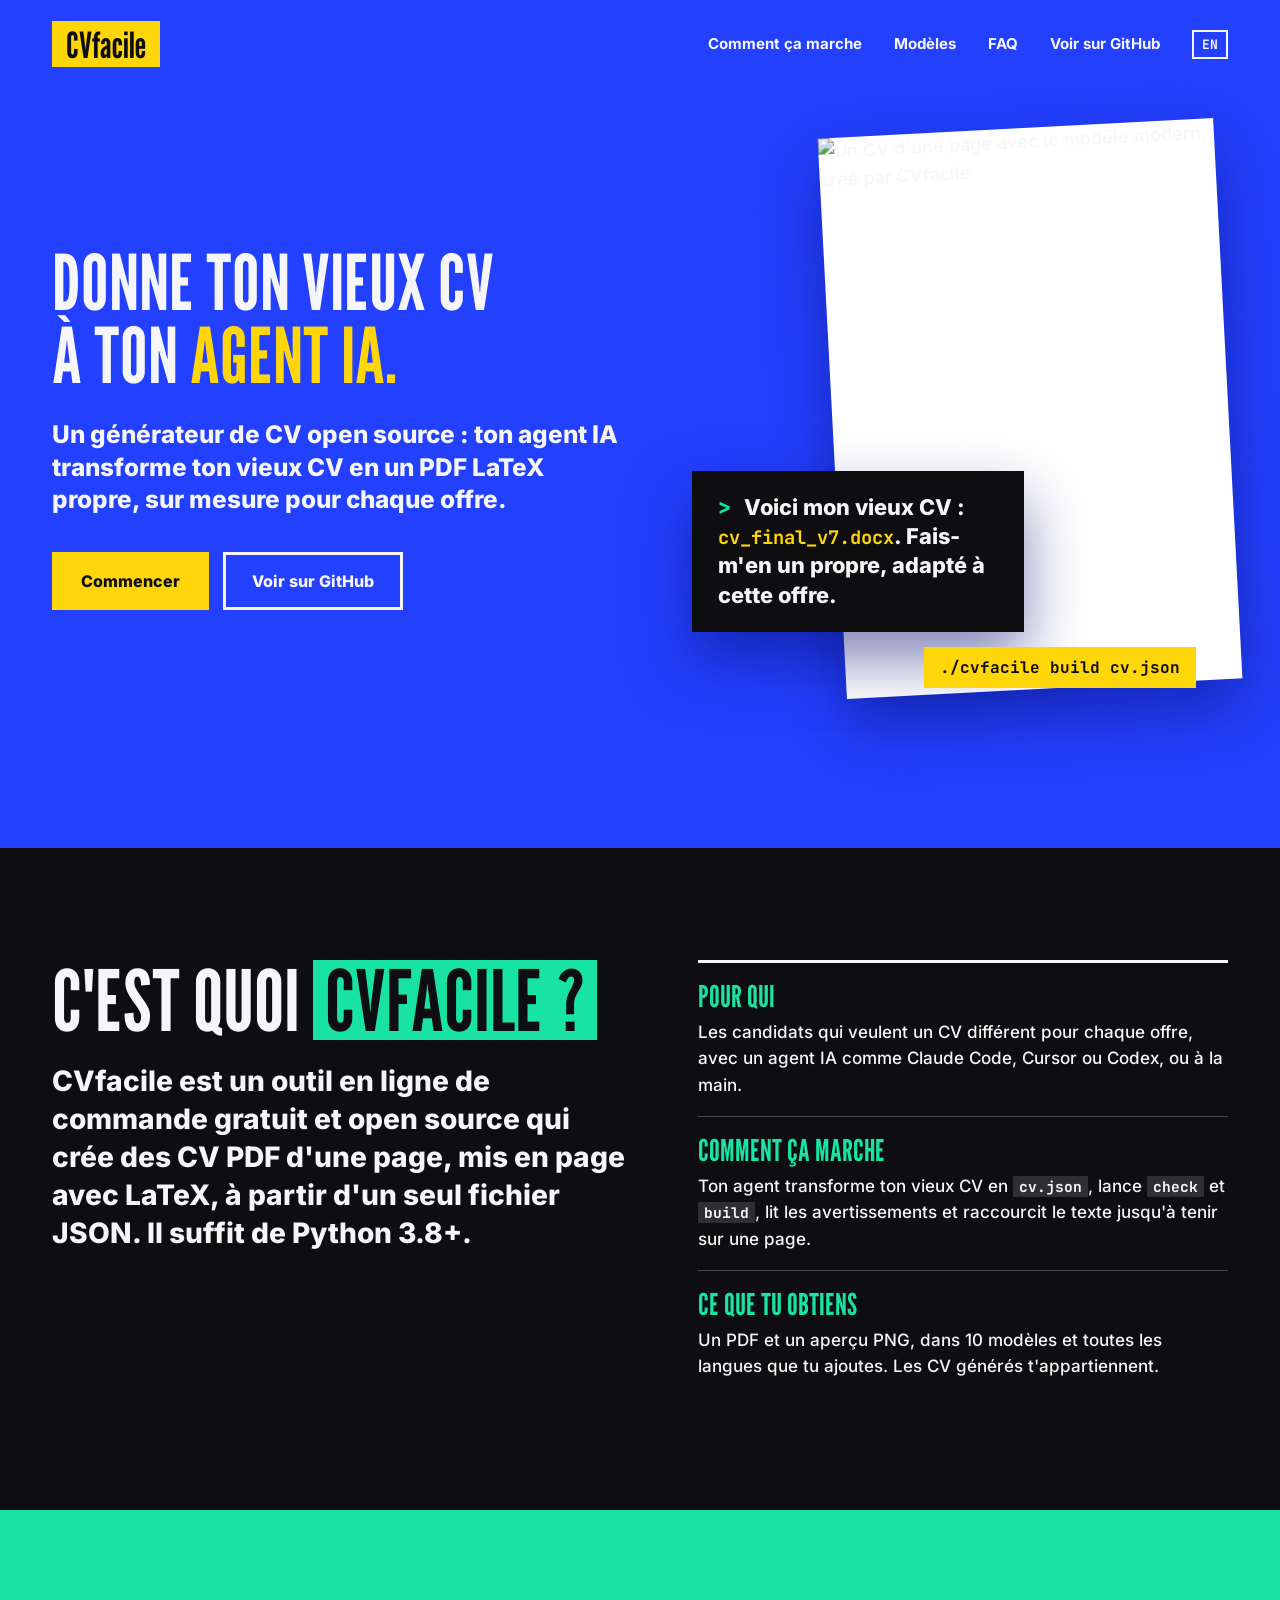
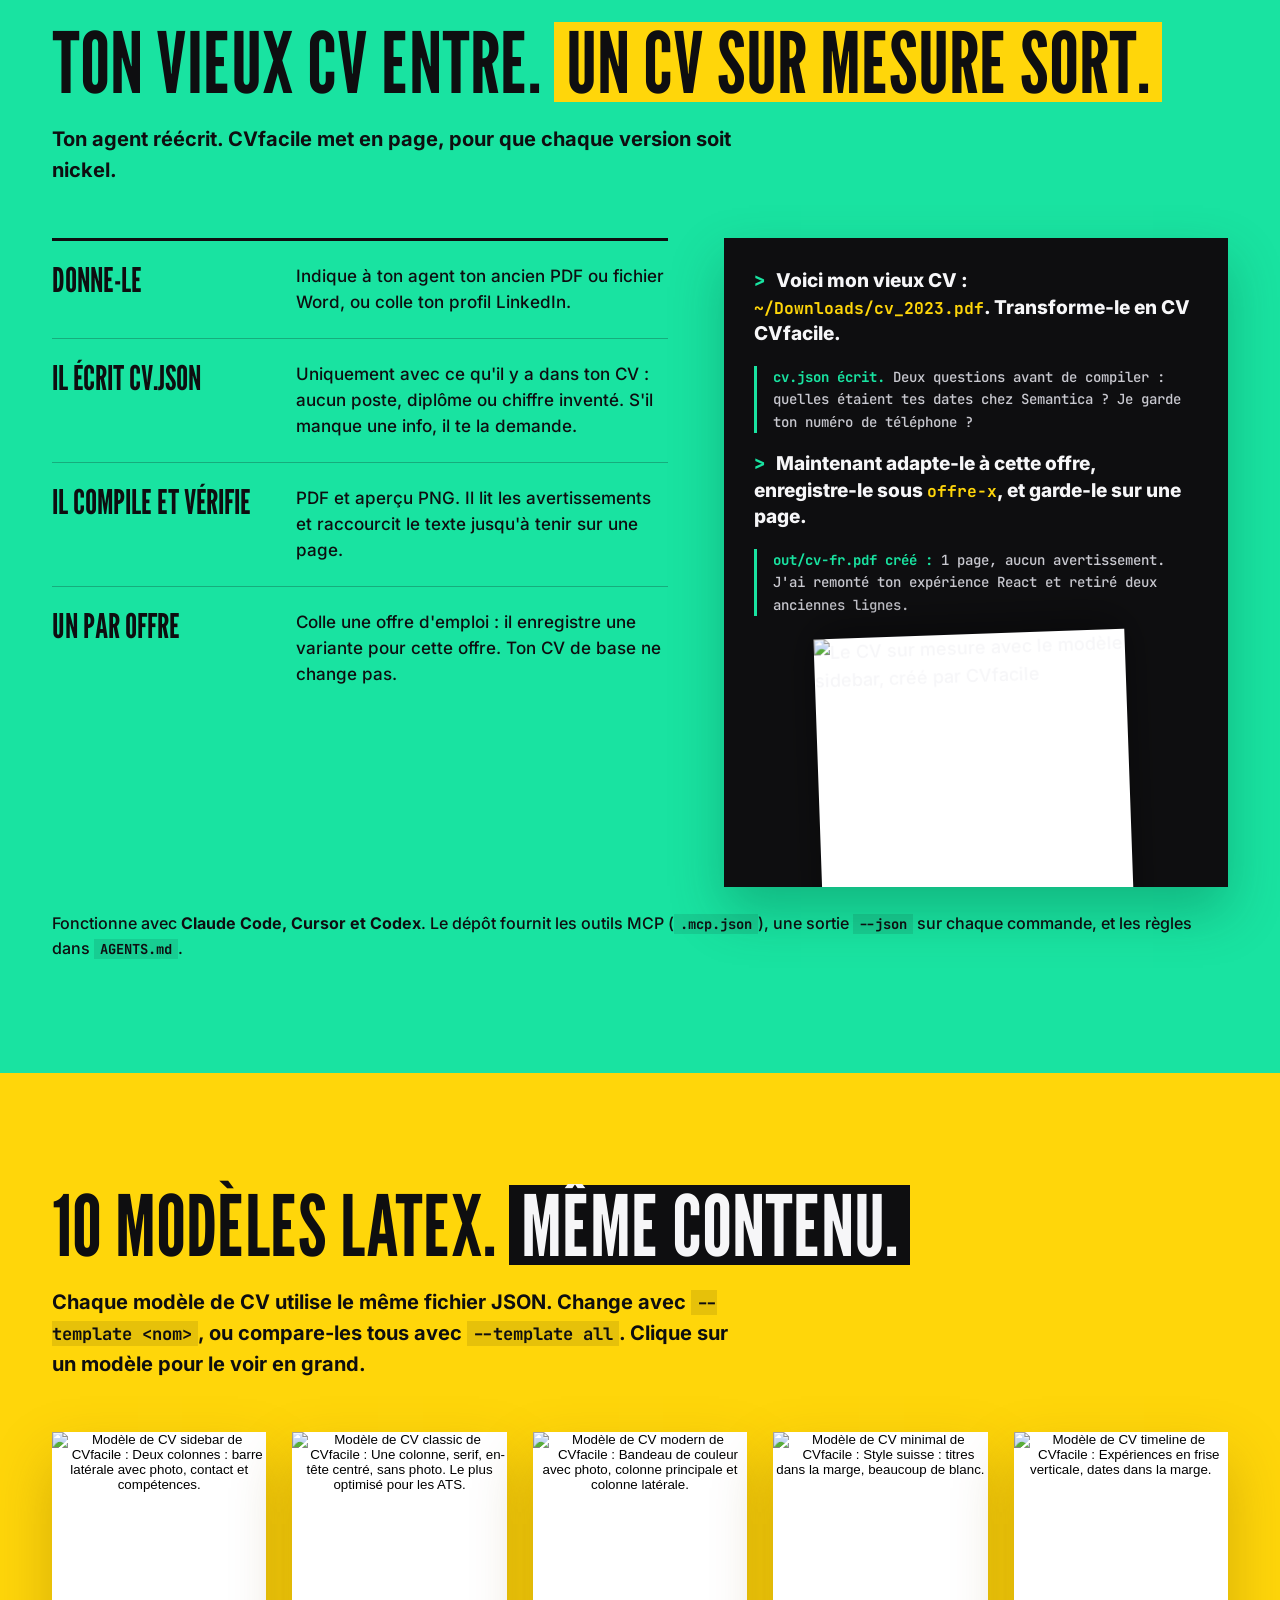
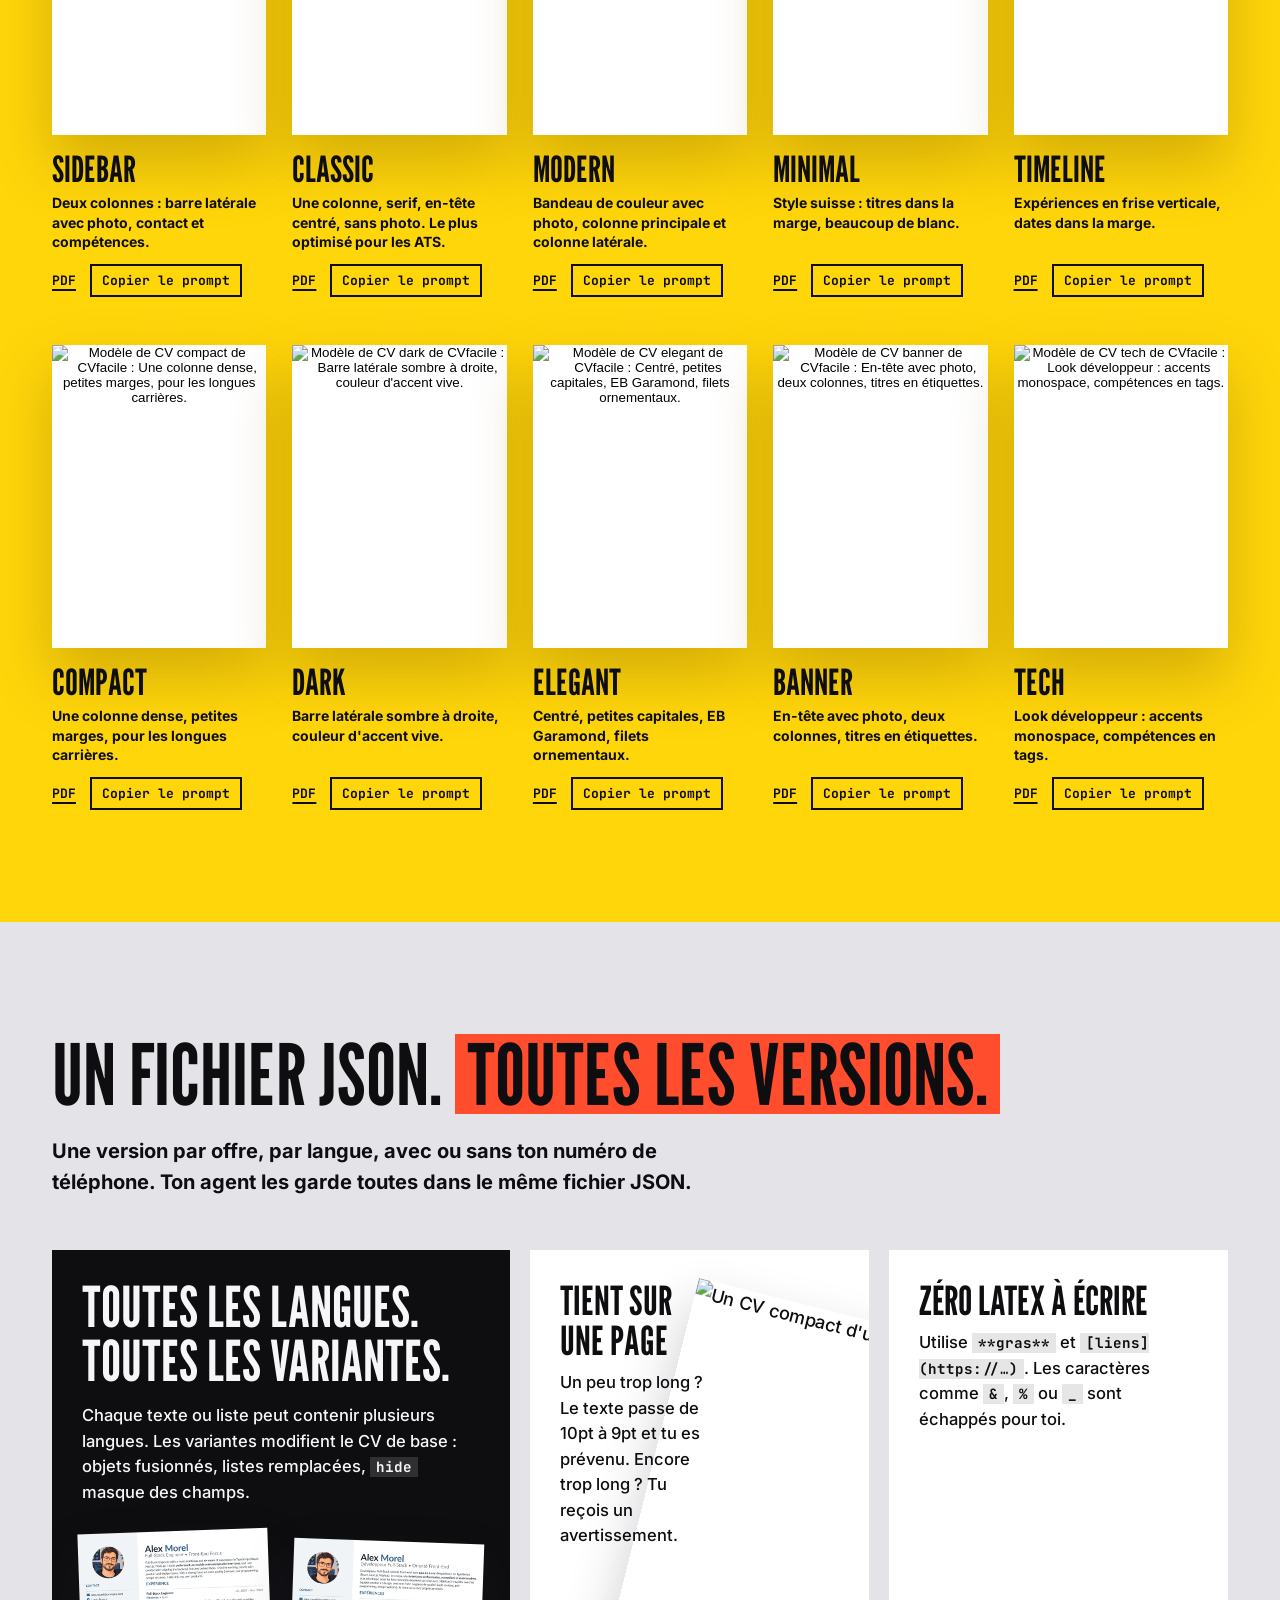
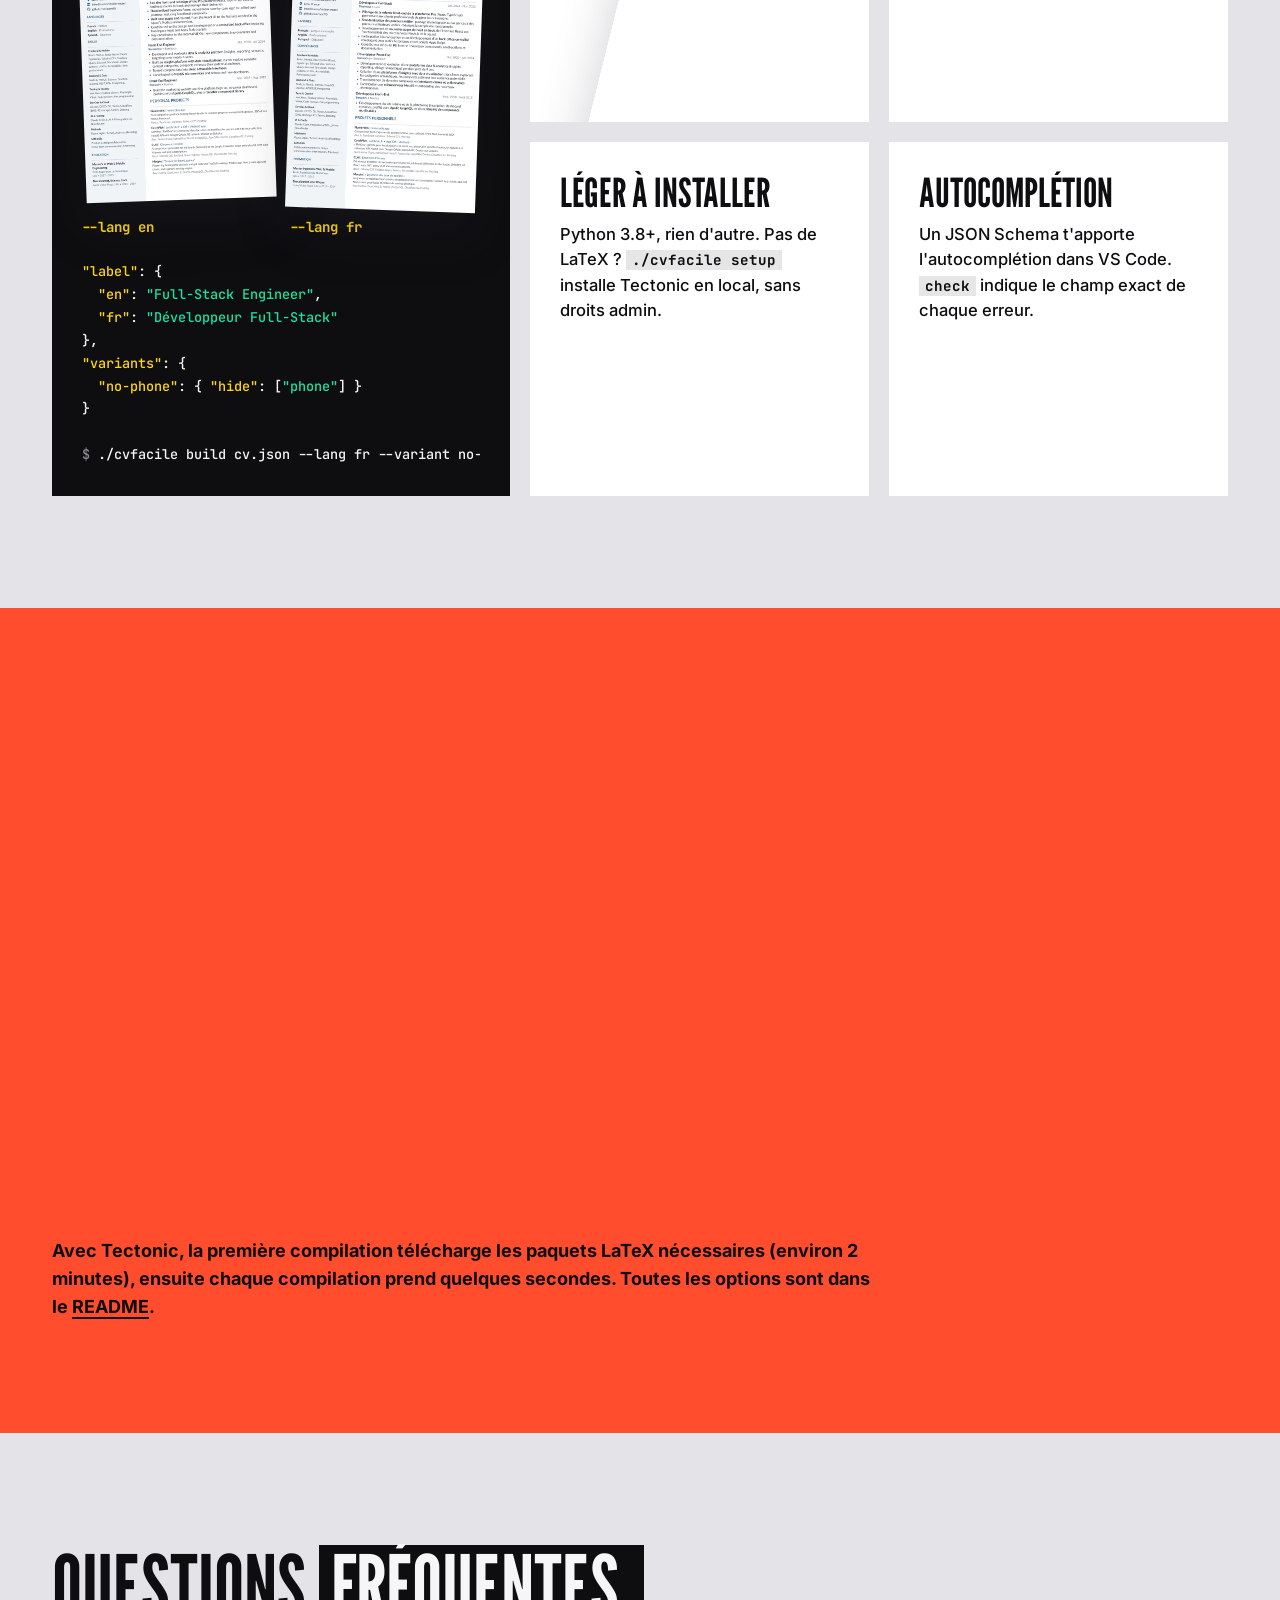
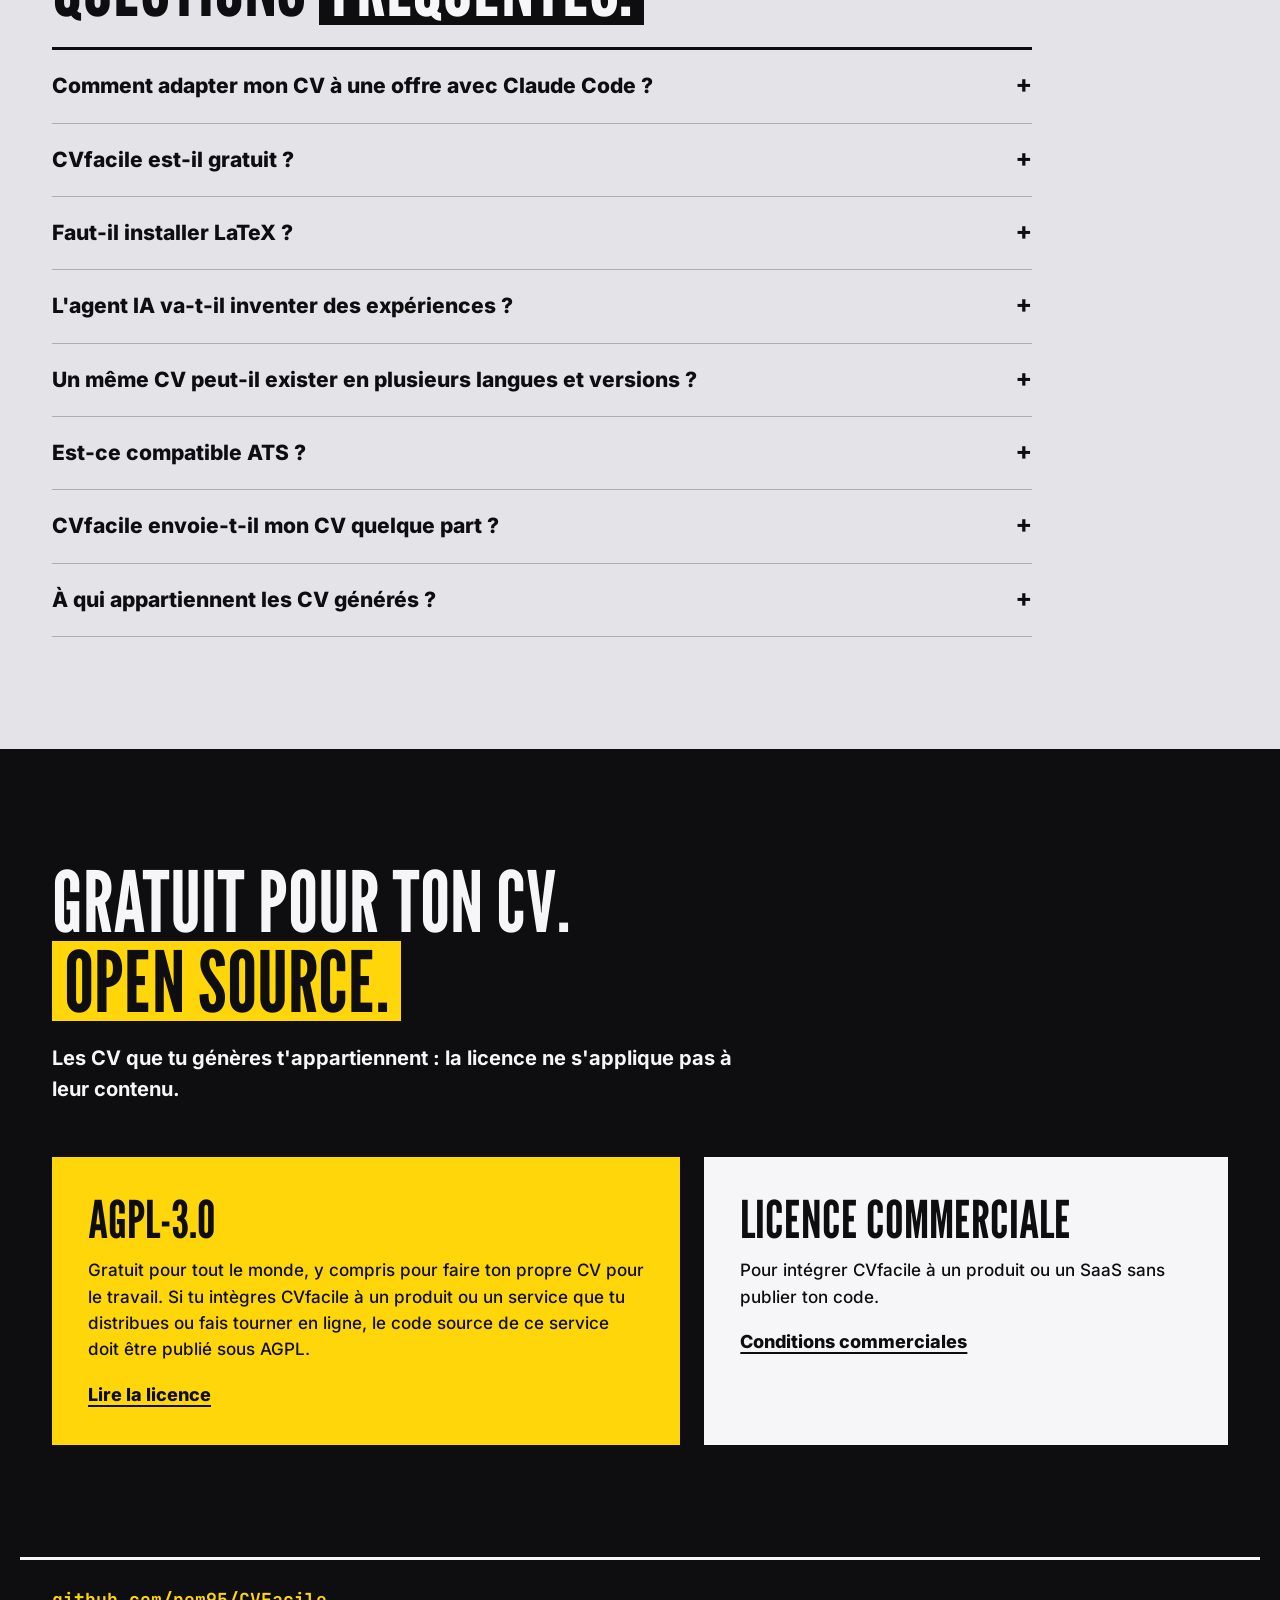
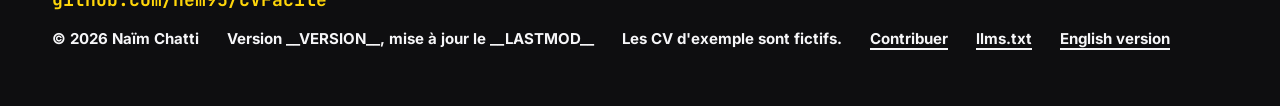
==== commit 74286fa0: "feat(site): add posthog analytics with a cookieless-first consent banner" ====
--- a/docs/fr/index.html
+++ b/docs/fr/index.html
@@ -29,6 +29,9 @@
 <link rel="preload" href="../assets/fonts/league-gothic.woff2" as="font" type="font/woff2" crossorigin>
 <link rel="preload" href="../assets/fonts/inter.woff2" as="font" type="font/woff2" crossorigin>
 <link rel="stylesheet" href="../assets/site.css">
+<meta name="posthog-key" content="__POSTHOG_KEY__">
+<meta name="posthog-host" content="__POSTHOG_HOST__">
+<script src="../assets/analytics.js" defer></script>
 <script>
   // Entrance animations only when the visitor accepts motion.
   if (!matchMedia("(prefers-reduced-motion: reduce)").matches && "IntersectionObserver" in window) {
@@ -457,6 +460,11 @@
   <img id="viewer-img" alt="">
 </dialog>
 
+<div id="consent" class="consent" role="region" aria-label="Cookies" hidden>
+  <p>On mesure les visites sans cookies. Accepte les cookies pour nous aider à reconnaître les visiteurs qui reviennent.</p>
+  <div class="consent-actions"><button type="button" class="btn solid" data-consent="granted">Accepter</button><button type="button" class="btn alt" data-consent="denied">Refuser</button></div>
+</div>
+
 <script src="../assets/site.js" defer></script>
 </body>
 </html>
--- a/docs/assets/site.css
+++ b/docs/assets/site.css
@@ -302,3 +302,15 @@
 @media (max-width: 767px) {
   .tpl .links { flex-wrap: wrap; }
 }
+
+/* Cookie consent banner (assets/analytics.js). Accept and decline weigh the same. */
+.consent { position: fixed; z-index: 50; left: 16px; bottom: 16px; max-width: 520px; display: flex; flex-direction: column; gap: 14px; padding: 20px 22px; background: var(--ink); color: var(--paper); box-shadow: 0 18px 50px rgba(0, 0, 0, 0.45); font-size: 15px; }
+.consent[hidden] { display: none; }
+.consent p { margin: 0; }
+.consent-actions { display: flex; gap: 10px; }
+.consent .btn { padding: 10px 20px; font-size: 15px; border-width: 2px; cursor: pointer; }
+.consent .btn.alt { background: var(--paper); border-color: var(--paper); color: var(--ink); }
+@media (max-width: 767px) {
+  .consent { left: 12px; right: 12px; bottom: 12px; max-width: none; }
+  .consent-actions .btn { flex: 1; }
+}
